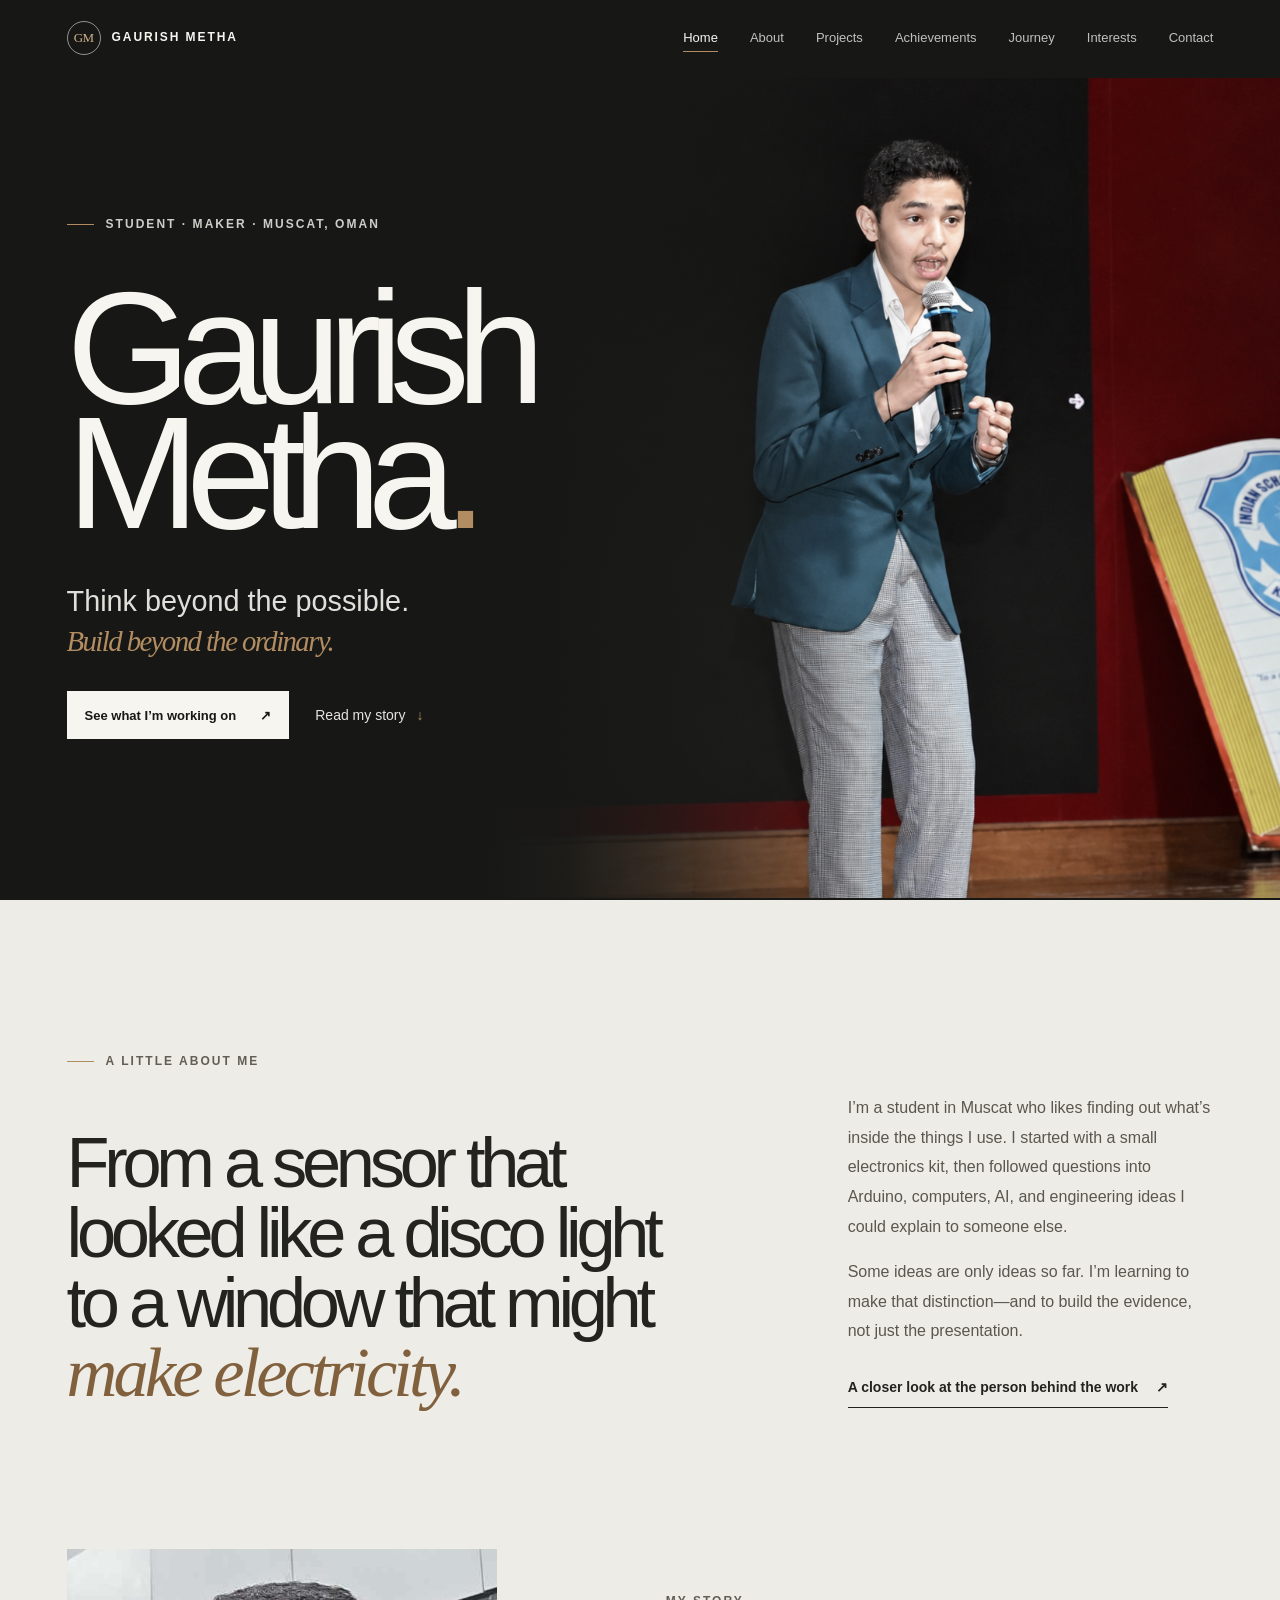
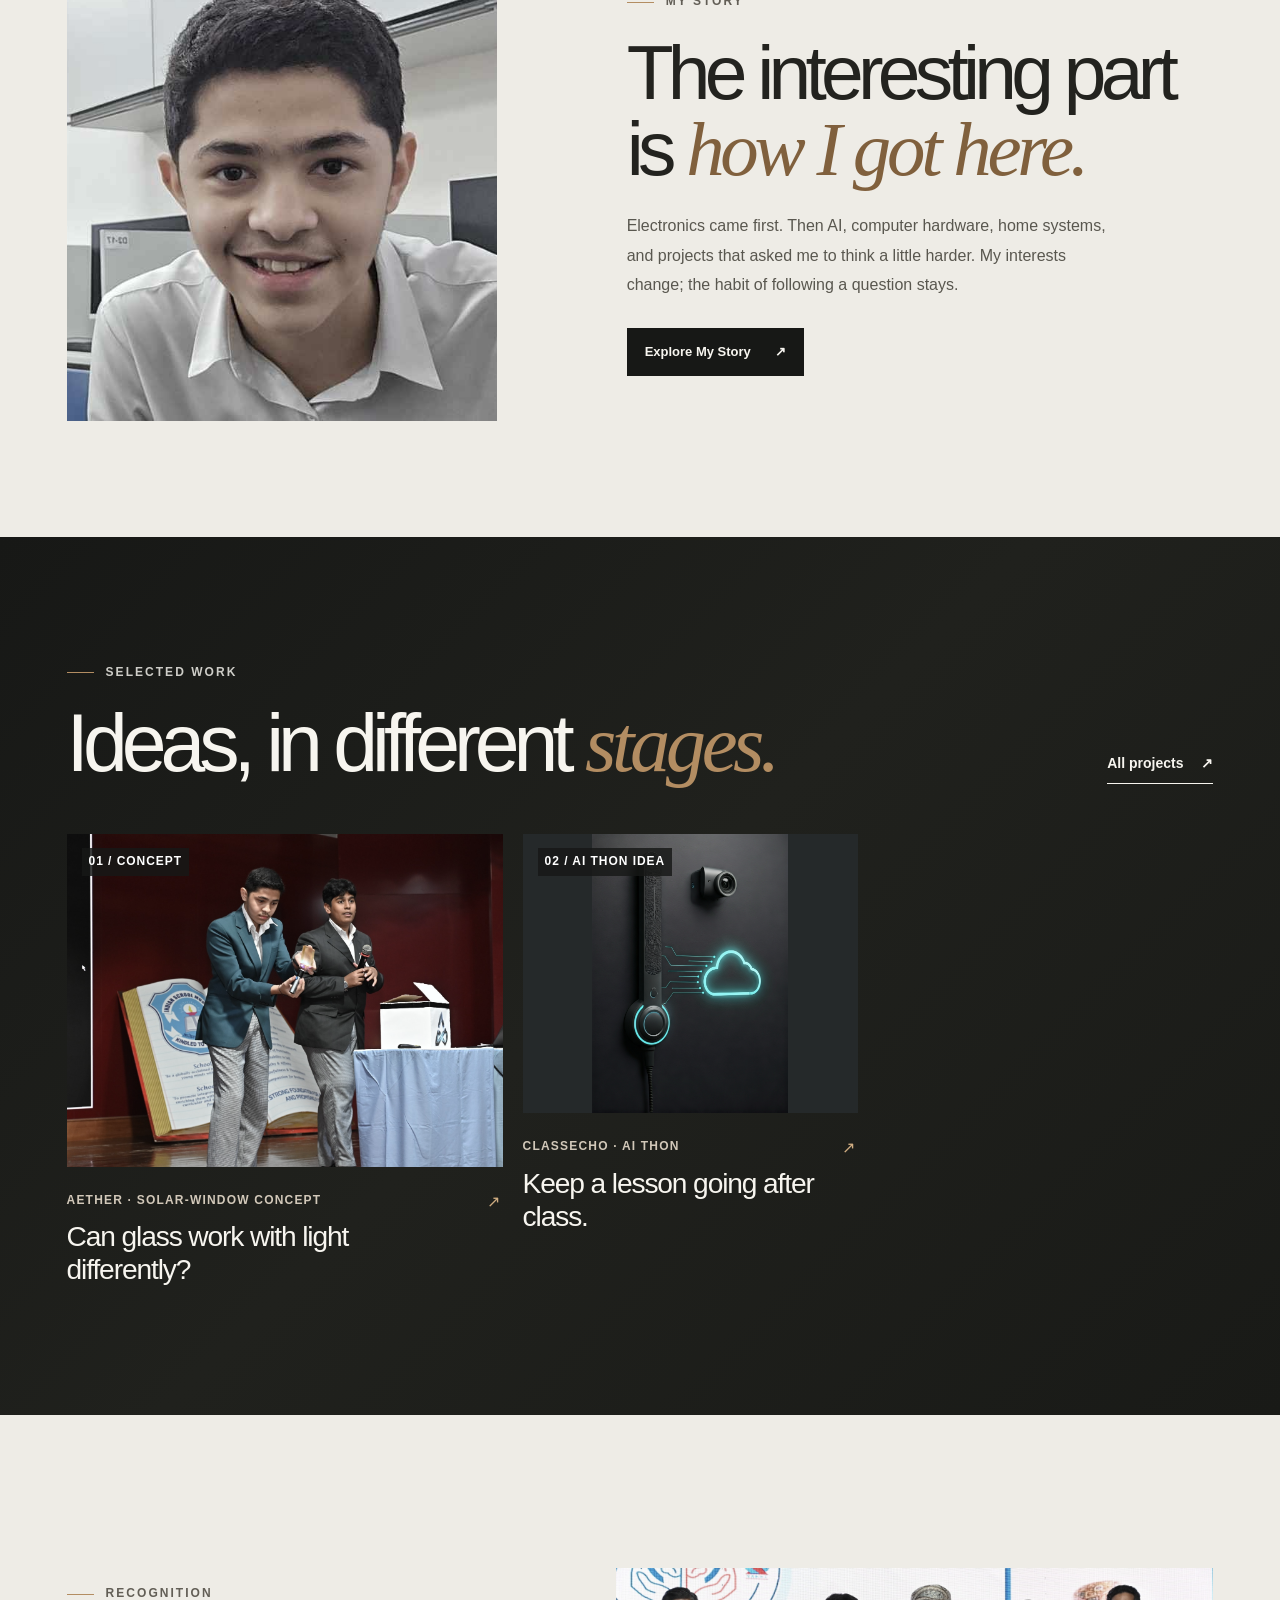
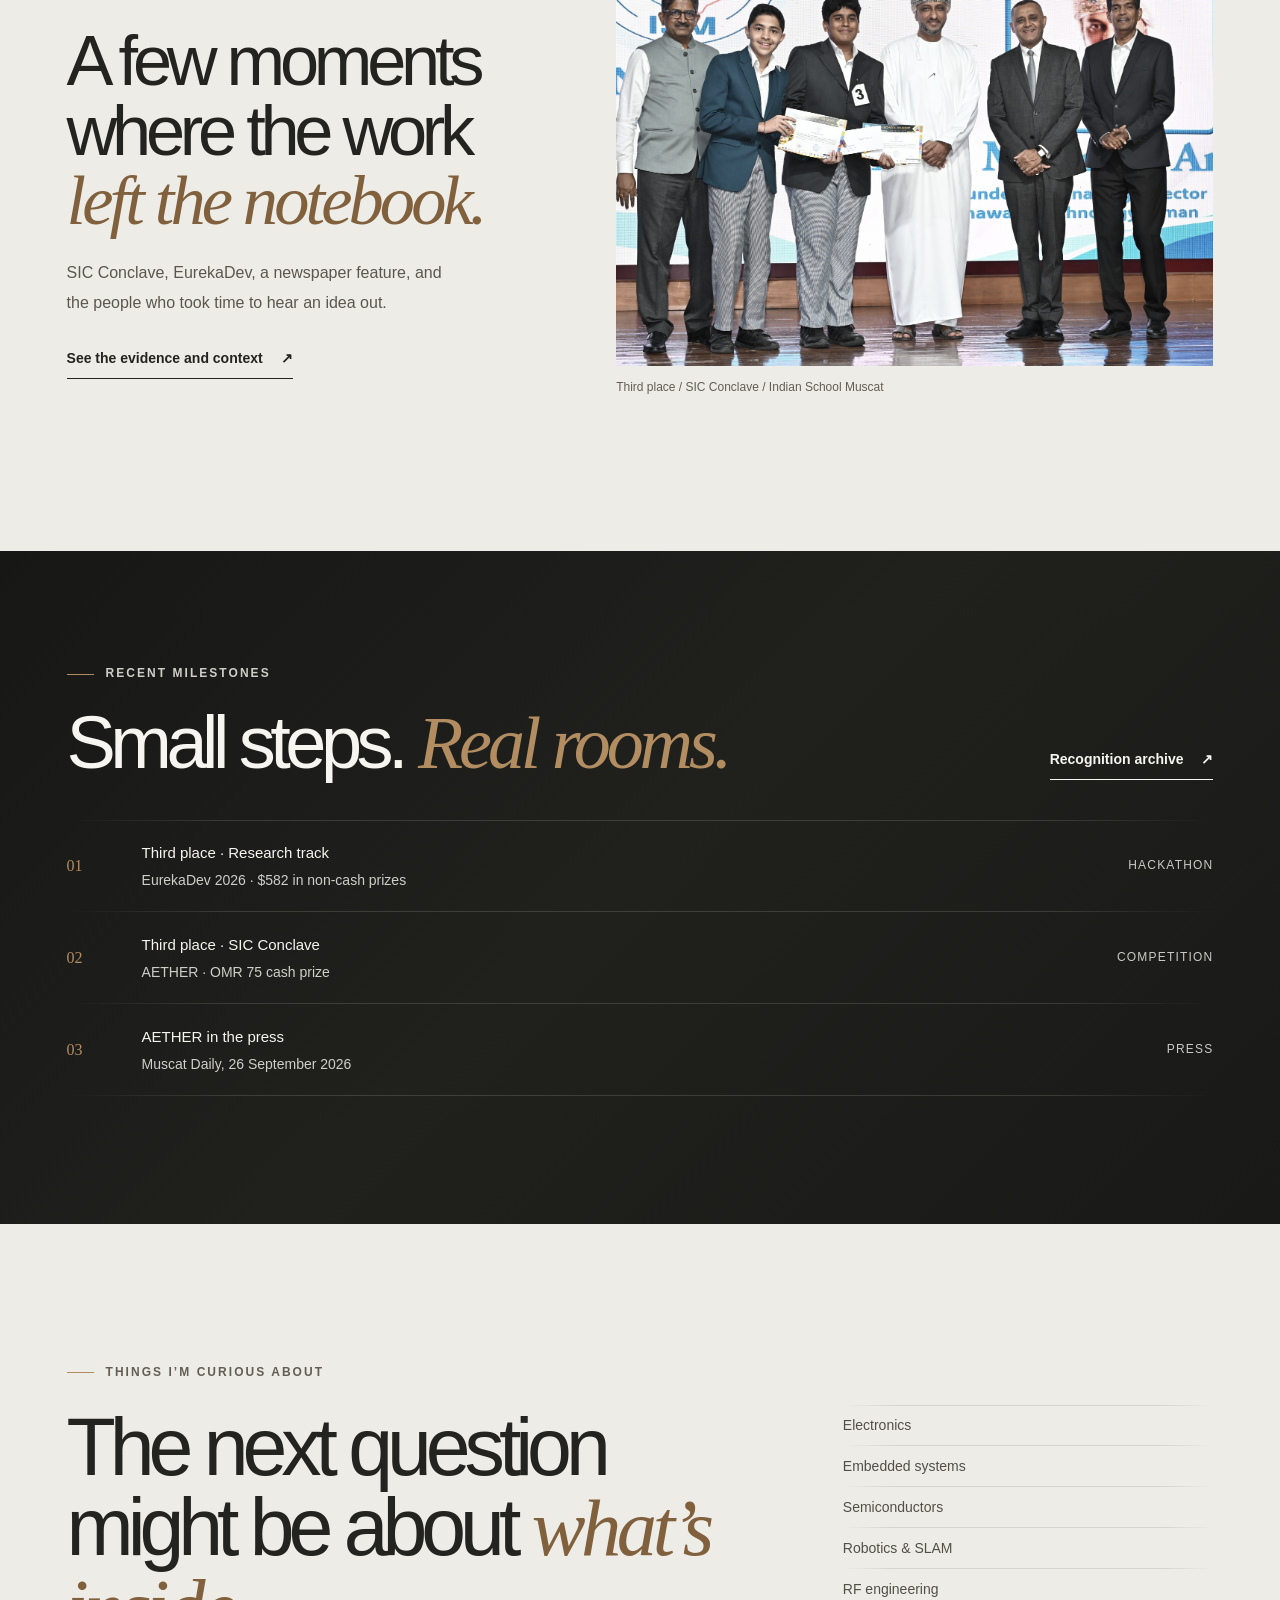
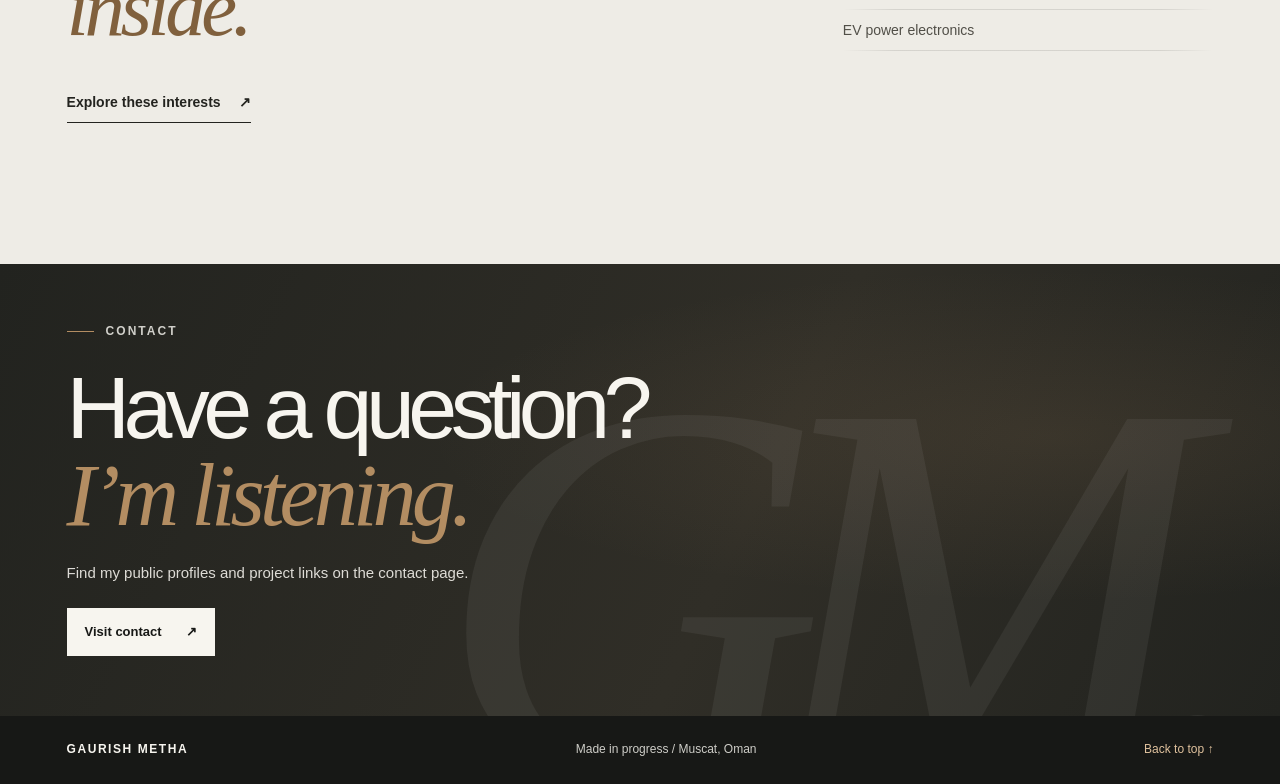
==== index.html @ c162e4af "Add files via upload" ====
<!doctype html>
<html lang="en">
<head>
  <meta charset="utf-8">
  <meta name="viewport" content="width=device-width, initial-scale=1">
  <meta name="theme-color" content="#171816">
  <meta name="description" content="Gaurish Metha's portfolio: electronics, student projects, competition work, and a story still in progress.">
  <meta property="og:type" content="website">
  <meta property="og:title" content="Gaurish Metha — Maker, learner, student">
  <meta property="og:description" content="A record of what I have tried, what I am learning, and what I want to understand next.">
  <title>Gaurish Metha — Maker, learner, student</title>
  <link rel="stylesheet" href="styles.css">
  <script src="site.js" defer></script>
</head>
<body data-page="home">
  <a class="skip-link" href="#main">Skip to content</a>
  <header class="site-header">
    <a class="wordmark" href="index.html" aria-label="Gaurish Metha home"><span class="wordmark-monogram">GM</span><span>GAURISH METHA</span></a>
    <button class="menu-toggle" type="button" aria-expanded="false" aria-controls="primary-nav"><span>Menu</span><i aria-hidden="true"></i></button>
    <nav class="primary-nav" id="primary-nav" aria-label="Main navigation">
      <a href="index.html" aria-current="page">Home</a>
      <a href="story/index.html">About</a>
      <a href="projects/index.html">Projects</a>
      <a href="achievements/index.html">Achievements</a>
      <a href="journey/index.html">Journey</a>
      <a href="explorations/index.html">Interests</a>
      <a href="contact/index.html">Contact</a>
    </nav>
  </header>

  <main id="main">
    <section class="home-hero">
      <div class="home-hero-image">
        <img src="PICS/Me%20on%20School%20Auditorium%20Stage%20use%20this%20somewhere%20imp%2C%20looks%20very%20good).png" alt="Gaurish speaking on stage beside the AETHER presentation" width="1022" height="1057" fetchpriority="high">
      </div>
      <div class="home-hero-shade"></div>
      <div class="home-hero-copy">
        <p class="eyebrow"><span class="eyebrow-line"></span> STUDENT · MAKER · MUSCAT, OMAN</p>
        <h1>Gaurish<br>Metha<span class="hero-period">.</span></h1>
        <p class="hero-statement">Think beyond the possible.<br><em>Build beyond the ordinary.</em></p>
        <div class="hero-actions">
          <a class="button button-light" href="projects/index.html">See what I’m working on <span aria-hidden="true">↗</span></a>
          <a class="quiet-link" href="story/index.html">Read my story <span aria-hidden="true">↓</span></a>
        </div>
      </div>
    </section>

    <section class="home-intro section-wrap" aria-labelledby="intro-title">
      <div class="eyebrow eyebrow-dark"><span class="eyebrow-line"></span> A LITTLE ABOUT ME</div>
      <div class="home-intro-grid">
        <h2 id="intro-title">From a sensor that looked like a disco light to a window that might <em>make electricity.</em></h2>
        <div class="home-intro-copy">
          <p>I’m a student in Muscat who likes finding out what’s inside the things I use. I started with a small electronics kit, then followed questions into Arduino, computers, AI, and engineering ideas I could explain to someone else.</p>
          <p>Some ideas are only ideas so far. I’m learning to make that distinction—and to build the evidence, not just the presentation.</p>
          <a class="text-link" href="story/index.html">A closer look at the person behind the work <span aria-hidden="true">↗</span></a>
        </div>
      </div>
    </section>

    <section class="story-preview section-wrap" aria-labelledby="story-preview-title">
      <div class="story-preview-image">
        <img src="PICS/A%20Photo%20Of%20me%20(more%20like%20a%20profile%20pic).jpg" alt="Portrait of Gaurish" width="640" height="640" loading="lazy">
      </div>
      <div class="story-preview-copy">
        <div class="eyebrow eyebrow-dark"><span class="eyebrow-line"></span> MY STORY</div>
        <h2 id="story-preview-title">The interesting part is <em>how I got here.</em></h2>
        <p>Electronics came first. Then AI, computer hardware, home systems, and projects that asked me to think a little harder. My interests change; the habit of following a question stays.</p>
        <a class="button button-dark" href="story/index.html">Explore My Story <span aria-hidden="true">↗</span></a>
      </div>
    </section>

    <section class="selected-work section-wrap section-dark" aria-labelledby="work-title">
      <div class="section-topline">
        <div><div class="eyebrow"><span class="eyebrow-line"></span> SELECTED WORK</div><h2 id="work-title">Ideas, in different <em>stages.</em></h2></div>
        <a class="text-link text-link-light" href="projects/index.html">All projects <span aria-hidden="true">↗</span></a>
      </div>
      <div class="project-grid">
        <a class="project-card project-card-feature" href="projects/aether/index.html">
          <div class="project-card-image"><img src="PICS/Me%20Demonstratin%20During%20SIC%20Conclave.jpeg" alt="Gaurish and a teammate presenting their AETHER concept" width="1600" height="1065" loading="lazy"><span class="project-card-number">01 / CONCEPT</span></div>
          <div class="project-card-copy"><span>AETHER · SOLAR-WINDOW CONCEPT</span><h3>Can glass work with light differently?</h3><span class="card-arrow" aria-hidden="true">↗</span></div>
        </a>
        <a class="project-card" href="projects/classecho/index.html">
          <div class="project-card-image project-card-image-echo"><img src="PICS/ClassEcho-cover.png" alt="ClassEcho concept illustration: a classroom device with a camera, microphone, and cloud connection" width="768" height="1097" loading="lazy"><span class="project-card-number">02 / AI THON IDEA</span></div>
          <div class="project-card-copy"><span>CLASSECHO · AI THON</span><h3>Keep a lesson going after class.</h3><span class="card-arrow" aria-hidden="true">↗</span></div>
        </a>
      </div>
    </section>

    <section class="recognition-preview section-wrap" aria-labelledby="recognition-preview-title">
      <div class="recognition-preview-copy">
        <div class="eyebrow eyebrow-dark"><span class="eyebrow-line"></span> RECOGNITION</div>
        <h2 id="recognition-preview-title">A few moments where the work <em>left the notebook.</em></h2>
        <p>SIC Conclave, EurekaDev, a newspaper feature, and the people who took time to hear an idea out.</p>
        <a class="text-link" href="achievements/index.html">See the evidence and context <span aria-hidden="true">↗</span></a>
      </div>
      <figure class="recognition-preview-image">
        <img src="PICS/Closeup%20Pic%20Of%20Me%20Getting%20Award%20During%20SIC%20Conclave.jpeg" alt="Gaurish and his teammate at the SIC Conclave recognition event" width="1600" height="1065" loading="lazy">
        <figcaption>Third place / SIC Conclave / Indian School Muscat</figcaption>
      </figure>
    </section>

    <section class="milestones section-wrap section-dark" aria-labelledby="milestones-title">
      <div class="eyebrow"><span class="eyebrow-line"></span> RECENT MILESTONES</div>
      <div class="milestones-heading"><h2 id="milestones-title">Small steps. <em>Real rooms.</em></h2><a class="text-link text-link-light" href="achievements/index.html">Recognition archive <span aria-hidden="true">↗</span></a></div>
      <ol class="milestone-list">
        <li><span>01</span><div><strong>Third place · Research track</strong><p>EurekaDev 2026 · $582 in non-cash prizes</p></div><span class="milestone-kind">HACKATHON</span></li>
        <li><span>02</span><div><strong>Third place · SIC Conclave</strong><p>AETHER · OMR 75 cash prize</p></div><span class="milestone-kind">COMPETITION</span></li>
        <li><span>03</span><div><strong>AETHER in the press</strong><p>Muscat Daily, 26 September 2026</p></div><span class="milestone-kind">PRESS</span></li>
      </ol>
    </section>

    <section class="interests-preview section-wrap" aria-labelledby="interests-title">
      <div class="eyebrow eyebrow-dark"><span class="eyebrow-line"></span> THINGS I’M CURIOUS ABOUT</div>
      <div class="interests-preview-grid"><h2 id="interests-title">The next question might be about <em>what’s inside.</em></h2><div class="interest-tags"><span>Electronics</span><span>Embedded systems</span><span>Semiconductors</span><span>Robotics &amp; SLAM</span><span>RF engineering</span><span>EV power electronics</span></div></div>
      <a class="text-link" href="explorations/index.html">Explore these interests <span aria-hidden="true">↗</span></a>
    </section>

    <section class="home-contact section-wrap" aria-labelledby="home-contact-title">
      <div class="home-contact-copy"><div class="eyebrow"><span class="eyebrow-line"></span> CONTACT</div><h2 id="home-contact-title">Have a question?<br><em>I’m listening.</em></h2><p>Find my public profiles and project links on the contact page.</p><a class="button button-light" href="contact/index.html">Visit contact <span aria-hidden="true">↗</span></a></div>
      <span class="home-contact-mark" aria-hidden="true">GM.</span>
    </section>
  </main>

  <footer class="site-footer"><a class="footer-wordmark" href="index.html">GAURISH METHA</a><span>Made in progress / Muscat, Oman</span><a href="#main">Back to top ↑</a></footer>
</body>
</html>
---- styles.css ----
:root {
  --coal: #171816;
  --coal-soft: #22231f;
  --ink: #23231f;
  --paper: #eeece6;
  --ivory: #f7f5ef;
  --stone: #a6a39a;
  --muted: #737169;
  --bronze: #b38d62;
  --rule: rgba(35, 35, 31, .12);
  --rule-light: rgba(247, 245, 239, .14);
  --serif: "Iowan Old Style", "Baskerville Old Face", Baskerville, Georgia, serif;
  --sans: "Aptos", "Segoe UI", "Helvetica Neue", Arial, sans-serif;
  --gutter: clamp(24px, 5.2vw, 88px);
  --max-width: 1480px;
  --nav-height: 76px;
  --ease: cubic-bezier(.22, .72, .24, 1);
}

* { box-sizing: border-box; }

html {
  background: var(--paper);
  scroll-behavior: smooth;
  scroll-padding-top: calc(var(--nav-height) + 18px);
}

body {
  margin: 0;
  color: var(--ink);
  background: var(--paper);
  font-family: var(--sans);
  font-size: 16px;
  font-weight: 400;
  line-height: 1.65;
  -webkit-font-smoothing: antialiased;
  text-rendering: optimizeLegibility;
}

body:has(.lightbox[open]) { overflow: hidden; }
img { display: block; max-width: 100%; }
a { color: inherit; text-decoration: none; }
button { font: inherit; }
::selection { color: var(--coal); background: #d7c6ae; }
:focus-visible { outline: 2px solid var(--bronze); outline-offset: 4px; }

.skip-link {
  position: fixed;
  z-index: 40;
  top: 10px;
  left: 10px;
  padding: 10px 14px;
  color: var(--coal);
  background: var(--ivory);
  transform: translateY(-150%);
}
.skip-link:focus { transform: translateY(0); }

.site-header {
  position: sticky;
  z-index: 30;
  top: 0;
  display: flex;
  width: 100%;
  min-height: var(--nav-height);
  align-items: center;
  justify-content: space-between;
  gap: 24px;
  padding: 0 var(--gutter);
  color: var(--ivory);
  background: var(--coal);
}

.wordmark {
  display: inline-flex;
  flex: 0 0 auto;
  align-items: center;
  gap: 11px;
  font-size: 12px;
  font-weight: 650;
  letter-spacing: .16em;
  white-space: nowrap;
}

.wordmark-monogram {
  display: grid;
  width: 34px;
  height: 34px;
  place-items: center;
  border: 1px solid rgba(247, 245, 239, .54);
  border-radius: 50%;
  color: #d0b38e;
  font-family: var(--serif);
  font-size: 13px;
  font-weight: 400;
  letter-spacing: -.05em;
}

.primary-nav {
  display: flex;
  align-items: center;
  justify-content: flex-end;
  gap: clamp(16px, 2.5vw, 36px);
  font-size: 13px;
}

.primary-nav a {
  position: relative;
  display: inline-flex;
  min-height: 44px;
  align-items: center;
  color: rgba(247, 245, 239, .76);
  transition: color .2s ease;
}

.primary-nav a::after {
  position: absolute;
  right: 0;
  bottom: 8px;
  left: 0;
  height: 1px;
  background: var(--bronze);
  content: "";
  transform: scaleX(0);
  transform-origin: left;
  transition: transform .24s var(--ease);
}

.primary-nav a:hover,
.primary-nav a[aria-current="page"] { color: var(--ivory); }
.primary-nav a:hover::after,
.primary-nav a[aria-current="page"]::after { transform: scaleX(1); }

.menu-toggle { display: none; }

.section-wrap {
  width: min(100%, var(--max-width));
  margin-right: auto;
  margin-left: auto;
  padding-right: var(--gutter);
  padding-left: var(--gutter);
}

.section-dark {
  max-width: none;
  color: var(--ivory);
  background: linear-gradient(135deg, #171816 0%, #20211d 48%, #191a17 100%);
}

.eyebrow {
  display: flex;
  align-items: center;
  gap: 12px;
  margin: 0 0 24px;
  color: rgba(247, 245, 239, .82);
  font-size: 12px;
  font-weight: 650;
  letter-spacing: .17em;
  line-height: 1.3;
  text-transform: uppercase;
}
.eyebrow-dark { color: #625e56; }
.eyebrow-line { display: inline-block; width: 27px; height: 1px; background: var(--bronze); }

.home-hero {
  position: relative;
  display: flex;
  min-height: max(650px, calc(100svh - var(--nav-height)));
  align-items: center;
  overflow: hidden;
  color: var(--ivory);
  background: var(--coal);
}

.home-hero-image,
.home-hero-shade { position: absolute; z-index: 0; inset: 0; }
.home-hero-image { left: 38%; }
.home-hero-image::after { position: absolute; inset: 0; background: linear-gradient(90deg,var(--coal) 0%,rgba(23,24,22,.96) 10%,rgba(23,24,22,.78) 22%,rgba(23,24,22,.42) 35%,rgba(23,24,22,.12) 46%,transparent 56%); content: ""; pointer-events: none; }
.home-hero-image img { width: 100%; height: 100%; object-fit: contain; object-position: right center; filter: saturate(.72); }
.home-hero-shade { display: none; }

.home-hero-copy {
  position: relative;
  z-index: 2;
  width: min(100%, var(--max-width));
  margin: 0 auto;
  padding: 80px var(--gutter) 100px;
}

.home-hero .eyebrow { margin-bottom: clamp(28px, 6vh, 68px); }
.home-hero h1 {
  margin: 0;
  font-size: clamp(76px, 12.5vw, 176px);
  font-weight: 450;
  letter-spacing: -.085em;
  line-height: .78;
}
.hero-period { color: var(--bronze); }
.hero-statement {
  margin: clamp(25px, 5vh, 50px) 0 30px;
  color: rgba(247, 245, 239, .9);
  font-size: clamp(19px, 2.25vw, 30px);
  line-height: 1.4;
}
.hero-statement em,
h1 em, h2 em, h3 em {
  color: var(--bronze);
  font-family: var(--serif);
  font-weight: 400;
  letter-spacing: -.055em;
}
.hero-actions { display: flex; flex-wrap: wrap; align-items: center; gap: 26px; }
.button {
  display: inline-flex;
  min-height: 48px;
  align-items: center;
  justify-content: center;
  gap: 24px;
  padding: 0 18px;
  font-size: 13px;
  font-weight: 600;
  transition: background .2s ease, color .2s ease, gap .2s ease;
}
.button:hover { gap: 31px; }
.button-light { color: var(--coal); background: var(--ivory); }
.button-light:hover { background: #dfd6c9; }
.button-dark { color: var(--ivory); background: var(--coal); }
.button-dark:hover { background: #34332e; }
.quiet-link { color: rgba(247, 245, 239, .92); font-size: 14px; }
.quiet-link span { padding-left: 7px; color: var(--bronze); }
.home-intro { padding-top: clamp(80px, 12vw, 170px); padding-bottom: clamp(75px, 11vw, 150px); }
.home-intro-grid { display: grid; grid-template-columns: minmax(0, 1.25fr) minmax(280px, .7fr); gap: clamp(48px, 10vw, 150px); align-items: end; }
.home-intro h2,
.story-preview h2,
.section-topline h2,
.recognition-preview h2,
.milestones h2,
.interests-preview h2,
.home-contact h2,
.page-heading h1,
.page-heading h2 {
  margin: 0;
  font-size: clamp(42px, 6.6vw, 86px);
  font-weight: 450;
  letter-spacing: -.075em;
  line-height: .99;
}
.home-intro h2 { max-width: 850px; font-size: clamp(39px, 5.5vw, 72px); }
.home-intro-copy { max-width: 475px; }
.home-intro-copy p,
.story-preview-copy > p,
.recognition-preview-copy > p,
.page-heading > p,
.page-lead {
  color: #59574f;
  font-size: 16px;
  line-height: 1.85;
}
.home-intro-copy p:first-child { margin-top: 0; }
.home-intro-copy p:last-of-type { margin-bottom: 22px; }
.text-link { display: inline-flex; align-items: center; gap: 18px; padding: 8px 0; border-bottom: 1px solid currentColor; font-size: 14px; font-weight: 600; transition: gap .2s ease, color .2s ease; }
.text-link:hover { gap: 25px; color: #80603d; }
.text-link-light { color: var(--ivory); }

.story-preview {
  position: relative;
  display: grid;
  grid-template-columns: minmax(240px, .78fr) minmax(0, 1fr);
  align-items: center;
  gap: clamp(40px, 8vw, 120px);
  padding-top: 0;
  padding-bottom: clamp(72px, 9vw, 120px);
}
.story-preview-image { position: relative; width: 100%; max-width: 430px; aspect-ratio: .91; }
.story-preview-image::after { position: absolute; inset: 0; background: linear-gradient(90deg,rgba(238,236,230,.3),transparent 12%,transparent 88%,rgba(238,236,230,.3)),linear-gradient(0deg,rgba(238,236,230,.24),transparent 12%,transparent 88%,rgba(238,236,230,.18)); content: ""; pointer-events: none; }
.story-preview-image img { width: 100%; height: 100%; object-fit: cover; filter: saturate(.68); }
.story-preview-copy { max-width: 630px; }
.story-preview-copy h2 { max-width: 620px; margin-bottom: 23px; font-size: clamp(43px, 6vw, 78px); }
.story-preview-copy > p { max-width: 490px; margin-bottom: 28px; }

.selected-work { padding-top: clamp(80px, 10vw, 145px); padding-bottom: clamp(80px, 10vw, 145px); }
.section-topline { display: flex; align-items: end; justify-content: space-between; gap: 30px; margin-bottom: 50px; }
.section-topline h2 { font-size: clamp(43px, 6.3vw, 82px); }
.project-grid { display: grid; grid-template-columns: 1.3fr 1fr 1fr; gap: 20px; }
.featured-project-grid { display: grid; grid-template-columns: repeat(2,minmax(0,1fr)); gap: 24px; }
.project-card { min-width: 0; color: var(--ivory); }
.featured-project-grid .project-card { color: var(--ink); }
.section-dark .project-card { color: var(--ivory); }
.project-card-image { position: relative; aspect-ratio: 1.2; overflow: hidden; background: #292a25; }
.project-card-image::after { position: absolute; inset: 55% 0 0; background: linear-gradient(180deg,transparent,rgba(23,24,22,.44)); content: ""; pointer-events: none; }
.featured-project-grid .project-card-image::after { background: linear-gradient(180deg,transparent,rgba(238,236,230,.35)); }
.project-card-feature .project-card-image { aspect-ratio: 1.31; }
.project-card-image img { width: 100%; height: 100%; object-fit: cover; filter: saturate(.7); transition: transform .65s var(--ease), filter .3s ease; }
.project-card:hover .project-card-image img { transform: scale(1.035); filter: saturate(.9); }
.project-card-image-echo { background: #25292a; }
.project-card-image-echo img { object-fit: contain; }
.project-card:hover .project-card-image-echo img { transform: none; }
.project-card-number { position: absolute; z-index: 2; top: 14px; left: 15px; padding: 4px 7px; color: #fff; background: rgba(23,24,22,.82); font-size: 12px; font-weight: 600; letter-spacing: .08em; }
.project-card-copy { position: relative; padding: 19px 30px 0 0; }
.project-card-copy > span:first-child { color: #d2c8b9; font-size: 12px; font-weight: 600; letter-spacing: .1em; }
.featured-project-grid .project-card-copy > span:first-child { color: #625e56; }
.project-card-copy h3 { max-width: 330px; margin: 8px 0 0; font-size: clamp(20px, 2.2vw, 29px); font-weight: 450; letter-spacing: -.04em; line-height: 1.18; }
.featured-project-grid .project-card-copy h3 { color: var(--ink); }
.card-arrow { position: absolute; top: 22px; right: 3px; color: #80603d; transition: transform .2s ease; }
.section-dark .card-arrow { color: #d0ad82; }
.project-card:hover .card-arrow { transform: translate(3px, -3px); }
.other-projects-section { display: grid; grid-template-columns: minmax(210px,.7fr) minmax(0,1.3fr); gap: clamp(35px,8vw,110px); padding-top: 65px; padding-bottom: 85px; background: linear-gradient(90deg,transparent,var(--rule) 14%,var(--rule) 86%,transparent) top / 100% 1px no-repeat; }
.other-projects-heading .eyebrow { margin-bottom: 17px; }
.home-intro h2 em,
.story-preview h2 em,
.recognition-preview h2 em,
.interests-preview h2 em,
.other-projects-heading h2 em,
.editorial-row h2 em,
.contact-panel h2 em { color: #80603d; }
.other-projects-heading h2 { margin: 0; font-size: clamp(34px,4vw,50px); font-weight: 450; letter-spacing: -.06em; }
.other-projects-heading > p:last-child { max-width: 330px; margin: 12px 0 0; color: #59574f; font-size: 15px; line-height: 1.75; }
.other-projects-list { margin: 0; padding: 0; background: linear-gradient(90deg,transparent,var(--rule) 14%,var(--rule) 86%,transparent) top / 100% 1px no-repeat; list-style: none; }
.other-projects-list li { display: flex; align-items: baseline; justify-content: space-between; gap: 22px; padding: 18px 0; background: linear-gradient(90deg,transparent,var(--rule) 14%,var(--rule) 86%,transparent) bottom / 100% 1px no-repeat; }
.other-projects-list li span:first-child { font-family: var(--serif); font-size: 20px; }
.other-projects-list li span:last-child { color: #514f48; font-size: 15px; text-align: right; }
.project-art { display: grid; place-items: center; }
.project-art-echo { background: linear-gradient(145deg,#292822,#37322a); }
.echo-symbol { color: #f0eee7; font-family: var(--serif); font-size: clamp(110px, 16vw, 190px); line-height: .9; }
.echo-symbol span { color: var(--bronze); font-style: italic; }
.project-art-build { background: linear-gradient(145deg,#3b3931,#24241f); }
.build-diagram { position: relative; display: flex; width: 57%; height: 26%; align-items: end; justify-content: center; gap: 16px; border-bottom: 1px solid #c1a17c; }
.build-diagram::before { position: absolute; top: -25px; left: 50%; width: 1px; height: calc(100% + 24px); background: rgba(193,161,124,.5); content: ""; }
.build-diagram i { position: relative; z-index: 1; display: block; width: 32px; border: 1px solid #c1a17c; background: #32312a; }
.build-diagram i:first-child { height: 80%; }.build-diagram i:nth-child(2) { height: 115%; }.build-diagram i:last-child { height: 55%; }

.recognition-preview { display: grid; grid-template-columns: minmax(0,.8fr) minmax(0,1.1fr); align-items: center; gap: clamp(50px, 9vw, 130px); padding-top: clamp(90px, 12vw, 165px); padding-bottom: clamp(90px, 12vw, 165px); }
.recognition-preview-copy h2 { max-width: 570px; margin-bottom: 22px; font-size: clamp(42px, 5.5vw, 72px); }
.recognition-preview-copy > p { max-width: 400px; margin-bottom: 22px; }
.recognition-preview-image { position: relative; margin: 0; }
.recognition-preview-image::after { position: absolute; inset: 0; background: linear-gradient(90deg,rgba(238,236,230,.25),transparent 8%,transparent 92%,rgba(238,236,230,.25)),linear-gradient(0deg,rgba(238,236,230,.26),transparent 8%,transparent 92%,rgba(238,236,230,.16)); content: ""; pointer-events: none; }
.recognition-preview-image img { width: 100%; height: auto; aspect-ratio: auto; object-fit: contain; object-position: center; filter: saturate(.7); }
.recognition-preview-image figcaption { display: flex; justify-content: space-between; gap: 1rem; margin-top: 12px; color: #625e56; font-size: 12px; }

.milestones { padding-top: clamp(75px, 9vw, 125px); padding-bottom: clamp(80px, 10vw, 135px); }
.milestones-heading { display: flex; align-items: end; justify-content: space-between; gap: 30px; margin-bottom: 40px; }
.milestones h2 { font-size: clamp(42px, 5.8vw, 74px); }
.milestone-list { margin: 0; padding: 0; list-style: none; }
.milestone-list li { display: grid; grid-template-columns: 55px minmax(0,1fr) 150px; align-items: center; gap: 20px; min-height: 92px; background: linear-gradient(90deg,transparent,var(--rule-light) 14%,var(--rule-light) 86%,transparent) bottom / 100% 1px no-repeat; }
.milestone-list li:first-child { background-image: linear-gradient(90deg,transparent,var(--rule-light) 14%,var(--rule-light) 86%,transparent),linear-gradient(90deg,transparent,var(--rule-light) 14%,var(--rule-light) 86%,transparent); background-position: top,bottom; background-size: 100% 1px; background-repeat: no-repeat; }
.milestone-list li > span:first-child { color: var(--bronze); font-family: var(--serif); font-size: 16px; }
.milestone-list strong { font-size: 15px; font-weight: 500; }
.milestone-list p { margin: 2px 0 0; color: rgba(247,245,239,.82); font-size: 14px; }
.milestone-kind { justify-self: end; color: rgba(247,245,239,.8); font-size: 12px; letter-spacing: .1em; }

.interests-preview { padding-top: clamp(85px, 11vw, 150px); padding-bottom: clamp(85px, 11vw, 150px); }
.interests-preview-grid { display: grid; grid-template-columns: minmax(0,1fr) minmax(250px,.55fr); gap: clamp(40px, 8vw, 110px); align-items: center; margin-bottom: 32px; }
.interests-preview h2 { max-width: 760px; font-size: clamp(44px, 6.3vw, 82px); }
.interest-tags { display: flex; flex-wrap: wrap; gap: 0; background: linear-gradient(90deg,transparent,var(--rule) 14%,var(--rule) 86%,transparent) top / 100% 1px no-repeat; }
.interest-tags span { width: 100%; padding: 9px 0; background: linear-gradient(90deg,transparent,var(--rule) 14%,var(--rule) 86%,transparent) bottom / 100% 1px no-repeat; color: #514f48; font-size: 14px; }

.home-contact { position: relative; display: flex; min-height: 440px; align-items: center; overflow: hidden; color: var(--ivory); background: radial-gradient(ellipse at 82% 38%,rgba(179,141,98,.12),transparent 42%),linear-gradient(115deg,#22231f,#302e27 58%,#22231f),linear-gradient(180deg,transparent 72%,var(--coal) 100%); }
.home-contact-copy { position: relative; z-index: 1; max-width: 650px; padding-top: 60px; padding-bottom: 60px; }
.home-contact h2 { font-size: clamp(50px, 7vw, 88px); }
.home-contact-copy > p { max-width: 430px; margin: 22px 0; color: rgba(247,245,239,.88); font-size: 15px; }
.home-contact-mark { position: absolute; right: var(--gutter); bottom: -7vw; color: rgba(247,245,239,.055); font-family: var(--serif); font-size: clamp(220px, 42vw, 590px); font-style: italic; letter-spacing: -.12em; line-height: .8; }

.site-footer { display: flex; min-height: 68px; align-items: center; justify-content: space-between; gap: 20px; padding: 12px var(--gutter); color: rgba(247,245,239,.82); background: var(--coal); font-size: 12px; }
.footer-wordmark { color: var(--ivory); font-size: 12px; font-weight: 650; letter-spacing: .13em; }
.site-footer a:last-child { color: #e0c29e; }

.page-hero { position: relative; color: var(--ivory); background: linear-gradient(180deg,transparent 84%,rgba(238,236,230,.22) 94%,var(--paper) 100%),linear-gradient(135deg,#171816 0%,#20211d 52%,#191a17 100%); }
.page-heading { width: min(100%, var(--max-width)); margin: 0 auto; padding: clamp(80px, 11vw, 145px) var(--gutter) clamp(65px, 9vw, 120px); }
.page-heading .eyebrow { margin-bottom: 30px; }
.page-heading h1 { max-width: 1040px; font-size: clamp(60px, 10vw, 135px); }
.page-heading h1 em, .page-heading h2 em { color: var(--bronze); }
.page-heading > p { max-width: 600px; margin: 25px 0 0; color: rgba(247,245,239,.88); font-size: 17px; }
.page-heading.page-heading-split { display: grid; grid-template-columns: minmax(0,1fr) minmax(270px,.55fr); align-items: end; gap: 45px; }
.page-heading.page-heading-split > p { margin-bottom: 9px; }
.page-hero-photo { position: relative; width: min(100%, 900px); aspect-ratio: 1022 / 1057; margin: 0 auto; overflow: hidden; background: #2a2a25; }
.page-hero-photo img { width: 100%; height: 100%; object-fit: contain; object-position: center; filter: saturate(.68); }
.page-hero-story { min-height: clamp(580px,calc(100svh - var(--nav-height)),820px); overflow: hidden; isolation: isolate; background: var(--coal); }
.page-hero-story .page-heading { position: relative; z-index: 2; padding-top: clamp(65px,9vw,125px); padding-right: clamp(340px,43vw,650px); padding-bottom: clamp(65px,9vw,125px); }
.page-hero-story .page-heading h1 { max-width: 760px; font-size: clamp(60px,8.2vw,116px); }
.page-hero-story .page-heading > p { max-width: 500px; }
.page-hero-photo-blend { position: absolute; z-index: 1; inset: 0 0 0 auto; width: auto; height: 100%; aspect-ratio: 1022 / 1057; margin: 0; overflow: visible; background: transparent; }
.page-hero-photo-blend::after { position: absolute; inset: 0; background: linear-gradient(90deg,var(--coal) 0%,rgba(23,24,22,.96) 12%,rgba(23,24,22,.78) 24%,rgba(23,24,22,.4) 38%,rgba(23,24,22,.12) 46%,transparent 50%); content: ""; pointer-events: none; }
.page-hero-photo-blend img { width: 100%; height: 100%; object-fit: contain; object-position: right center; filter: saturate(.72); }
.page-lead-block { display: grid; grid-template-columns: minmax(180px,.46fr) minmax(0,1fr); gap: clamp(30px,7vw,100px); padding-top: 70px; padding-bottom: 75px; }
.page-lead-label { color: #735a3b; font-size: 12px; font-weight: 700; letter-spacing: .12em; text-transform: uppercase; }
.page-lead { max-width: 820px; margin: 0; font-size: 18px; }

.editorial-row { display: grid; grid-template-columns: minmax(170px,.4fr) minmax(0,1fr); gap: clamp(35px,8vw,120px); padding-top: 65px; padding-bottom: 65px; background: linear-gradient(90deg,transparent,var(--rule) 14%,var(--rule) 86%,transparent) top / 100% 1px no-repeat; }
.editorial-row h2 { margin: 0; font-size: clamp(32px,4vw,54px); font-weight: 450; letter-spacing: -.06em; line-height: 1.04; }
.editorial-row p { max-width: 740px; margin: 0 0 17px; color: #514f48; font-size: 15px; line-height: 1.85; }
.editorial-row p:last-child { margin-bottom: 0; }
.editorial-row .row-index { color: #735a3b; font-size: 12px; font-weight: 650; letter-spacing: .1em; }

.story-chapter { padding-top: clamp(65px,8vw,110px); padding-bottom: clamp(65px,8vw,110px); background-image: linear-gradient(90deg,transparent,var(--rule) 14%,var(--rule) 86%,transparent); background-repeat: no-repeat; background-size: 100% 1px; background-position: bottom; }
.story-chapter:nth-of-type(even) { background-color: var(--ivory); }
.chapter-inner { display: grid; grid-template-columns: minmax(250px,.78fr) minmax(0,1fr); gap: clamp(35px,8vw,120px); width: min(100%,var(--max-width)); margin: auto; padding: 0 var(--gutter); }
.story-chapter:nth-of-type(odd) .chapter-inner { grid-template-columns: minmax(0,1fr) minmax(250px,.78fr); }
.chapter-visual { position: relative; min-height: 380px; align-self: start; overflow: hidden; background: #2a2924; }
.chapter-visual img { width: 100%; height: 100%; min-height: 380px; object-fit: cover; filter: saturate(.68); }
.chapter-visual:not(.chapter-typography)::after { position: absolute; inset: 0; background: linear-gradient(90deg,rgba(238,236,230,.2),transparent 12%,transparent 88%,rgba(238,236,230,.2)),linear-gradient(0deg,rgba(238,236,230,.24),transparent 12%,transparent 88%,rgba(238,236,230,.12)); content: ""; pointer-events: none; }
.chapter-visual-portrait { aspect-ratio: .92; min-height: 0; }
.chapter-visual-portrait img { min-height: 0; }
.chapter-typography { display: flex; min-height: 350px; flex-direction: column; justify-content: space-between; padding: clamp(25px,4vw,60px); color: var(--ivory); background: var(--coal); }
.chapter-typography .display-quote { max-width: 500px; margin: 0; font-family: var(--serif); font-size: clamp(37px,5.4vw,70px); letter-spacing: -.055em; line-height: 1.02; }
.chapter-typography .display-quote em { color: var(--bronze); }
.chapter-typography .visual-note { margin: 32px 0 0; color: rgba(247,245,239,.88); font-size: 13px; letter-spacing: .08em; text-transform: uppercase; }
.chapter-copy { padding-top: 8px; }
.chapter-number { margin: 0 0 25px; color: #735a3b; font-size: 12px; font-weight: 700; letter-spacing: .12em; }
.chapter-copy h2 { max-width: 660px; margin: 0 0 25px; font-size: clamp(38px,5vw,66px); font-weight: 450; letter-spacing: -.07em; line-height: .99; }
.chapter-copy h2 em { color: #80603d; }
.chapter-copy p { max-width: 670px; margin: 0 0 17px; color: #514f48; font-size: 16px; line-height: 1.8; }
.chapter-aside { max-width: 590px; margin-top: 28px; padding: 16px 18px; color: #60584d; background: linear-gradient(90deg,rgba(179,141,98,.55),rgba(179,141,98,.16) 2px,transparent 9px),rgba(179,141,98,.07); font-family: var(--serif); font-size: 17px; line-height: 1.5; }
.story-ending { padding-top: 85px; padding-bottom: 95px; color: var(--ivory); background: var(--coal); }
.story-ending h2 { max-width: 820px; margin: 0; font-size: clamp(42px,7vw,90px); font-weight: 450; letter-spacing: -.075em; line-height: .98; }
.story-ending h2 em { color: var(--bronze); }
.story-ending p { max-width: 610px; margin: 25px 0 0; color: rgba(247,245,239,.88); font-size: 16px; }

.archive-item-image { position: relative; display: block; width: 100%; padding: 0; overflow: hidden; border: 0; background: #2b2a25; cursor: zoom-in; }
.achievement-photo-grid .archive-item-image::after { position: absolute; inset: 0; background: linear-gradient(90deg,rgba(238,236,230,.24),transparent 5%,transparent 95%,rgba(238,236,230,.24)),linear-gradient(0deg,rgba(238,236,230,.3),transparent 5%,transparent 95%,rgba(238,236,230,.18)); content: ""; pointer-events: none; }
.archive-item-image img { width: 100%; height: auto; object-fit: contain; filter: saturate(.7); transition: transform .6s var(--ease); }
.archive-item-image:hover img { transform: scale(1.03); }
.archive-item-image-full img { height: auto; aspect-ratio: auto; object-fit: contain; }
.archive-item-image-full:hover img { transform: none; }
.achievement-events { padding-top: 20px; padding-bottom: 90px; }
.achievement-event { padding: 55px 0 65px; background: linear-gradient(90deg,transparent,var(--rule) 14%,var(--rule) 86%,transparent) bottom / 100% 1px no-repeat; }
.achievement-event-heading { display: grid; grid-template-columns: minmax(0,1fr) minmax(260px,.75fr); align-items: end; gap: 34px; margin-bottom: 28px; }
.achievement-event-heading .eyebrow { margin-bottom: 14px; }
.achievement-event-heading h2 { margin: 0; font-size: clamp(38px,5.5vw,68px); font-weight: 450; letter-spacing: -.065em; line-height: 1; }
.achievement-result { display: flex; flex-direction: column; gap: 5px; margin: 0; text-align: right; }
.achievement-result strong { color: #59452e; font-family: var(--serif); font-size: clamp(25px,3vw,40px); font-weight: 400; line-height: 1.1; }
.achievement-result span { color: #625e56; font-size: 14px; }
.achievement-photo-grid { display: grid; grid-template-columns: repeat(auto-fit,minmax(min(100%,260px),1fr)); align-items: start; gap: 22px 18px; }
.achievement-photo-grid-single { grid-template-columns: repeat(2,minmax(0,1fr)); }
.achievement-photo-grid figure,.achievement-evidence figure { min-width: 0; margin: 0; }
.achievement-photo-grid .archive-item-image { background: #e5e1d8; }
.achievement-photo-grid .archive-item-image-full img { width: 100%; height: auto; aspect-ratio: auto; object-fit: contain; }
.achievement-photo-grid figcaption,.achievement-evidence figcaption { margin-top: 8px; color: #514f48; font-size: 14px; }
.achievement-evidence { display: grid; grid-template-columns: minmax(0,412px) minmax(0,1fr); align-items: center; gap: clamp(30px,7vw,100px); }
.achievement-evidence .archive-item-image { background: #fff; }
.achievement-evidence p,.achievement-press > p { max-width: 620px; margin: 0; color: #514f48; font-size: 16px; line-height: 1.8; }
.achievement-press .achievement-event-heading { margin-bottom: 18px; }
.achievement-press .evidence-link { margin: 0; }
.evidence-link { display: inline-flex; margin-top: 11px; color: #59452e; font-size: 14px; text-decoration: underline; text-underline-offset: 3px; }
.achievement-callout { display: grid; grid-template-columns: minmax(180px,.55fr) 1fr; gap: 45px; margin-top: 75px; padding-top: 27px; background: linear-gradient(90deg,transparent,var(--rule) 14%,var(--rule) 86%,transparent) top / 100% 1px no-repeat; }
.achievement-callout h2 { margin: 0; font-size: 35px; font-weight: 450; letter-spacing: -.06em; }
.achievement-callout p { max-width: 650px; margin: 0; color: #514f48; font-size: 16px; }

.case-hero { display: grid; grid-template-columns: minmax(0,.95fr) minmax(300px,1.05fr); min-height: 500px; color: var(--ivory); background: radial-gradient(ellipse at 82% 45%,rgba(179,141,98,.1),transparent 35%),linear-gradient(125deg,#171816,#24241f 65%,#191a17); }
.case-hero-copy { align-self: center; padding: 80px var(--gutter); }
.case-hero-copy h1 { margin: 0; font-size: clamp(64px,9vw,120px); font-weight: 450; letter-spacing: -.085em; line-height: .86; }
.case-hero-copy > p:not(.eyebrow) { max-width: 480px; margin: 25px 0; color: rgba(247,245,239,.9); font-size: 16px; }
.case-hero-image { position: relative; min-height: 420px; overflow: hidden; }
.case-hero-image::after { position: absolute; inset: 0; background: linear-gradient(90deg,var(--coal),rgba(23,24,22,.42) 16%,transparent 50%),linear-gradient(0deg,rgba(23,24,22,.26),transparent 35%); content: ""; pointer-events: none; }
.case-hero-image img { width: 100%; height: 100%; min-height: 420px; object-fit: cover; filter: saturate(.7); }
.case-hero-image-portrait { align-self: center; justify-self: center; width: min(100%,440px); min-height: 0; aspect-ratio: 3 / 4; }
.case-hero-image-portrait img { height: 100%; min-height: 0; object-fit: contain; filter: none; }
.case-hero-image figcaption { position: absolute; right: 20px; bottom: 18px; padding: 5px 8px; color: var(--ivory); background: rgba(17,18,16,.78); font-size: 13px; text-shadow: 0 1px 4px #111; }
.case-meta { display: flex; flex-wrap: wrap; gap: 8px 24px; margin-top: 32px; color: rgba(247,245,239,.84); font-size: 13px; letter-spacing: .08em; text-transform: uppercase; }
.case-meta span:first-child { color: #e0c29e; }
.case-status { display: inline-flex; align-items: center; gap: 8px; margin-top: 5px; padding: 7px 10px; border: 1px solid rgba(247,245,239,.45); color: rgba(247,245,239,.94); font-size: 13px; font-weight: 600; letter-spacing: .06em; text-transform: uppercase; }
.case-status::before { width: 6px; height: 6px; border-radius: 50%; background: var(--bronze); content: ""; }
.case-details { display: grid; grid-template-columns: minmax(170px,.45fr) minmax(0,1fr); gap: clamp(35px,8vw,120px); padding-top: 70px; padding-bottom: 70px; background: linear-gradient(90deg,transparent,var(--rule) 14%,var(--rule) 86%,transparent) bottom / 100% 1px no-repeat; }
.case-details h2 { margin: 0; font-size: 33px; font-weight: 450; letter-spacing: -.05em; }
.case-details p { max-width: 770px; margin: 0 0 17px; color: #514f48; font-size: 16px; line-height: 1.8; }
.case-details p:last-child { margin-bottom: 0; }
.case-details strong { color: var(--ink); font-weight: 600; }
.case-gallery { display: grid; grid-template-columns: repeat(2,minmax(0,1fr)); gap: 18px; }
.case-gallery figure { margin: 0; }
.case-gallery button { display: block; width: 100%; padding: 0; overflow: hidden; border: 0; background: #24231f; cursor: zoom-in; }
.case-gallery img { width: 100%; aspect-ratio: 1.4; object-fit: cover; filter: saturate(.72); }
.case-gallery figcaption { margin-top: 8px; color: #514f48; font-size: 13px; }
.case-next { display: flex; align-items: center; justify-content: space-between; gap: 20px; padding-top: 35px; padding-bottom: 55px; }
.case-next span { color: #625e56; font-size: 13px; letter-spacing: .08em; text-transform: uppercase; }
.case-next a { font-family: var(--serif); font-size: 25px; }

.journey-note { max-width: 760px; margin: 0 0 38px; color: #514f48; font-size: 15px; }
.journey-list { --journey-period-width: 31%; --journey-column-gap: clamp(35px,8vw,110px); position: relative; margin: 0; padding: 0; list-style: none; }
.journey-list::before { position: absolute; top: 8px; bottom: 8px; left: calc(var(--journey-period-width) + var(--journey-column-gap) / 2); width: 1px; background: linear-gradient(180deg,transparent,var(--rule) 8%,var(--rule) 92%,transparent); content: ""; }
.journey-list li { position: relative; display: grid; grid-template-columns: minmax(170px,var(--journey-period-width)) minmax(0,1fr); gap: var(--journey-column-gap); padding: 34px 0 40px; background: linear-gradient(90deg,transparent,var(--rule) 14%,var(--rule) 86%,transparent) top / 100% 1px no-repeat; }
.journey-list li::before { position: absolute; top: 42px; left: calc(var(--journey-period-width) + var(--journey-column-gap) / 2 - 4px); width: 9px; height: 9px; border: 1px solid var(--bronze); border-radius: 50%; background: var(--paper); content: ""; }
.journey-period { padding-top: 4px; color: #735a3b; font-size: 13px; font-weight: 700; letter-spacing: .08em; line-height: 1.6; }
.journey-list h2 { margin: 0; font-size: clamp(24px,3vw,34px); font-weight: 450; letter-spacing: -.05em; line-height: 1.15; }
.journey-list p { max-width: 720px; margin: 12px 0; color: #514f48; font-size: 15px; line-height: 1.8; }
.journey-list a { color: #59452e; font-size: 14px; font-weight: 600; }
.journey-list a:hover { color: var(--ink); }

.interest-list { background: linear-gradient(90deg,transparent,var(--rule) 14%,var(--rule) 86%,transparent) top / 100% 1px no-repeat; }
.interest-row { display: grid; grid-template-columns: 64px minmax(200px,.75fr) minmax(0,1fr); gap: 20px; align-items: start; padding: 28px 0; background: linear-gradient(90deg,transparent,var(--rule) 14%,var(--rule) 86%,transparent) bottom / 100% 1px no-repeat; }
.interest-row > span:first-child { color: #80603d; font-family: var(--serif); font-size: 16px; }
.interest-row h2 { margin: 0; font-size: 23px; font-weight: 450; letter-spacing: -.04em; }
.interest-row p { max-width: 650px; margin: 0; color: #514f48; font-size: 15px; line-height: 1.8; }
.contact-panel { display: grid; grid-template-columns: minmax(0,1fr) minmax(220px,.65fr); gap: 45px; padding-top: 40px; padding-bottom: 100px; }
.contact-panel h2 { max-width: 750px; margin: 0; font-size: clamp(44px,7vw,88px); font-weight: 450; letter-spacing: -.075em; line-height: .96; }
.contact-panel h2 em { color: #80603d; }
.contact-note { max-width: 420px; align-self: end; color: #514f48; font-size: 16px; }
.contact-note strong { display: block; margin-bottom: 8px; color: #302f2a; font-size: 15px; }
.contact-links { display: grid; grid-template-columns: repeat(2,minmax(0,1fr)); gap: 0 18px; margin: 18px 0 0; padding: 0; list-style: none; }
.contact-links a { display: flex; justify-content: space-between; gap: 8px; padding: 13px 0; background: linear-gradient(90deg,transparent,var(--rule) 14%,var(--rule) 86%,transparent) top / 100% 1px no-repeat; color: #59452e; font-size: 15px; text-decoration: none; }
.contact-links a:hover { text-decoration: underline; text-underline-offset: 3px; }
.achievement-event-summary { max-width: 700px; margin: 0 0 24px; color: #514f48; font-size: 16px; line-height: 1.8; }
.review-note { padding: 16px 18px; color: #514638; background: linear-gradient(90deg,rgba(128,96,61,.64),rgba(128,96,61,.18) 2px,transparent 10px),rgba(179,141,98,.1); font-size: 14px; }

.lightbox { width: min(1040px,calc(100vw - 32px)); max-width: none; max-height: calc(100dvh - 32px); padding: 45px 16px 15px; border: 1px solid rgba(247,245,239,.2); color: var(--ivory); background: #151612; }
.lightbox::backdrop { background: rgba(9,9,8,.88); }
.lightbox img { width: auto; max-width: 100%; max-height: calc(100dvh - 120px); margin: 0 auto; object-fit: contain; }
.lightbox p { margin: 10px 0 0; color: rgba(247,245,239,.7); font-size: 13px; text-align: center; }
.lightbox-close { position: absolute; top: 8px; right: 10px; width: 38px; height: 38px; border: 1px solid rgba(247,245,239,.4); color: var(--ivory); background: transparent; cursor: pointer; font-size: 22px; }

.reveal { opacity: 0; transform: translateY(16px); transition: opacity .65s var(--ease), transform .65s var(--ease); }
.reveal.is-visible { opacity: 1; transform: none; }

@media (min-width: 1500px) {
  .home-hero-copy { padding-left: max(var(--gutter),calc((100vw - var(--max-width))/2 + var(--gutter))); }
}

@media (max-width: 1050px) {
  :root { --gutter: clamp(23px,4.6vw,50px); }
  .site-header { gap: 15px; }
  .primary-nav { gap: clamp(12px,1.7vw,19px); font-size: 12px; }
  .wordmark { gap: 8px; font-size: 11px; }
  .wordmark-monogram { width: 31px; height: 31px; }
  .home-hero-image { left: 32%; }
  .project-grid { grid-template-columns: repeat(2,minmax(0,1fr)); }
  .featured-project-grid { gap: 18px; }
  .project-card-feature { grid-column: span 2; }
  .project-card-feature .project-card-image { aspect-ratio: 1.8; }
  .page-hero-story .page-heading { padding-right: clamp(310px,38vw,410px); }
  .page-hero-story .page-heading h1 { font-size: clamp(54px,7vw,74px); }
}

@media (max-width: 760px) {
  :root { --nav-height: 64px; --gutter: 22px; }
  html { scroll-padding-top: calc(var(--nav-height) + 12px); }
  .site-header { min-height: var(--nav-height); }
  .menu-toggle { display: inline-flex; min-height: 44px; align-items: center; gap: 10px; padding: 6px 0 6px 12px; border: 0; color: var(--ivory); background: transparent; cursor: pointer; font-size: 14px; }
  .menu-toggle i { position: relative; display: block; width: 19px; height: 12px; border-top: 1px solid var(--bronze); border-bottom: 1px solid var(--bronze); transition: border-color .2s ease; }
  .menu-toggle[aria-expanded="true"] i { border-bottom-color: transparent; }
  .menu-toggle i::after { position: absolute; top: 5px; left: 0; width: 19px; height: 1px; background: var(--bronze); content: ""; transition: transform .2s ease; }
  .menu-toggle[aria-expanded="true"] i::after { transform: rotate(45deg); }
  .menu-toggle[aria-expanded="true"] i { border-top-color: transparent; }
  .primary-nav { position: absolute; top: var(--nav-height); right: 0; left: 0; display: none; align-items: stretch; gap: 0; padding: 4px var(--gutter) 14px; background: var(--coal); }
  .primary-nav.is-open { display: flex; flex-direction: column; }
  .primary-nav a { min-height: 48px; border-top: 1px solid rgba(247,245,239,.18); font-size: 15px; }
  .primary-nav a::after { bottom: 9px; right: auto; width: 42px; }
  .home-hero { min-height: 0; flex-direction: column; align-items: stretch; }
  .home-hero-image { position: relative; inset: auto; left: auto; width: 100%; height: auto; aspect-ratio: 1022 / 1057; }
  .home-hero-image img { object-position: center; }
  .home-hero-shade { display: none; }
  .home-hero-copy { width: min(100%,var(--max-width)); padding: 22px var(--gutter) 102px; }
  .home-hero .eyebrow { margin-bottom: 26px; font-size: 12px; }
  .home-hero h1 { font-size: clamp(80px,20vw,132px); }
  .hero-statement { margin: 22px 0 24px; font-size: clamp(19px,5.2vw,25px); }
  .hero-actions { align-items: flex-start; flex-direction: column; gap: 15px; }
  .section-wrap { padding-right: var(--gutter); padding-left: var(--gutter); }
  .home-intro { padding-top: 75px; padding-bottom: 75px; }
  .home-intro-grid { grid-template-columns: 1fr; gap: 24px; }
  .home-intro h2 { font-size: clamp(40px,10.5vw,64px); }
  .home-intro-copy p,.story-preview-copy > p,.recognition-preview-copy > p,.page-heading > p,.page-lead { font-size: 16px; }
  .story-preview { grid-template-columns: minmax(112px,.65fr) minmax(0,1fr); gap: 22px; padding-bottom: 65px; }
  .story-preview-image { max-width: none; aspect-ratio: .75; }
  .story-preview-image::after { inset: 7px; }
  .story-preview-copy .eyebrow { margin-bottom: 15px; font-size: 12px; }
  .story-preview-copy h2 { margin-bottom: 13px; font-size: clamp(28px,7vw,44px); }
  .story-preview-copy > p { margin-bottom: 17px; font-size: 15px; line-height: 1.7; }
  .story-preview-copy .button { min-height: 44px; gap: 12px; padding: 0 12px; font-size: 13px; }
  .section-topline,.milestones-heading { align-items: flex-start; flex-direction: column; gap: 20px; }
  .selected-work { padding-top: 75px; padding-bottom: 80px; }
  .section-topline h2,.milestones h2 { font-size: clamp(42px,10.7vw,64px); }
  .project-grid { grid-template-columns: 1fr; gap: 32px; }
  .featured-project-grid { grid-template-columns: 1fr; gap: 32px; }
  .other-projects-section { grid-template-columns: 1fr; gap: 25px; padding-top: 48px; padding-bottom: 58px; }
  .other-projects-heading h2 { font-size: 36px; }
  .other-projects-list li { gap: 12px; }
  .other-projects-list li span:first-child { font-size: 18px; }
  .other-projects-list li span:last-child { max-width: 52%; font-size: 14px; }
  .project-card-feature { grid-column: auto; }
  .project-card-image,.project-card-feature .project-card-image { aspect-ratio: 1.18; }
  .project-card-copy h3 { font-size: 25px; }
  .recognition-preview { grid-template-columns: 1fr; gap: 28px; padding-top: 75px; padding-bottom: 75px; }
  .recognition-preview-copy h2 { font-size: clamp(43px,10.8vw,67px); }
  .recognition-preview-image img { aspect-ratio: auto; }
  .recognition-preview-image figcaption { font-size: 12px; }
  .milestones { padding-top: 75px; padding-bottom: 78px; }
  .milestone-list li { grid-template-columns: 27px minmax(0,1fr); gap: 12px; padding: 14px 0; }
  .milestone-kind { grid-column: 2; justify-self: start; margin-top: -7px; }
  .milestone-list strong { font-size: 14px; }
  .milestone-list p { font-size: 14px; }
  .interests-preview { padding-top: 75px; padding-bottom: 75px; }
  .interests-preview-grid { grid-template-columns: 1fr; gap: 23px; }
  .interests-preview h2 { font-size: clamp(44px,11vw,68px); }
  .interest-tags { display: grid; grid-template-columns: repeat(2,minmax(0,1fr)); column-gap: 18px; }
  .interest-tags span { font-size: 14px; }
  .home-contact { min-height: 410px; }
  .home-contact h2 { font-size: clamp(54px,13vw,76px); }
  .home-contact-mark { right: 12px; bottom: -12px; font-size: 53vw; }
  .site-footer { flex-wrap: wrap; min-height: 70px; gap: 9px 16px; font-size: 12px; }
  .footer-wordmark { width: 100%; }
  .page-heading { padding-top: 75px; padding-bottom: 68px; }
  .page-heading h1 { font-size: clamp(58px,15vw,100px); }
  .page-heading.page-heading-split { grid-template-columns: 1fr; gap: 10px; }
  .page-heading.page-heading-split > p { margin-top: 12px; }
  .page-hero-photo { width: 100%; height: auto; min-height: 0; max-height: none; }
  .page-hero-story { min-height: 0; background: var(--coal); }
  .page-hero-story .page-heading { width: min(100%,var(--max-width)); padding: 65px var(--gutter) 26px; }
  .page-hero-story .page-heading h1 { font-size: clamp(58px,13.2vw,86px); }
  .page-hero-photo-blend { position: relative; inset: auto; width: 100%; height: auto; aspect-ratio: 1022 / 1057; margin: -12px 0 0; overflow: hidden; }
  .page-hero-photo-blend::after { background: linear-gradient(180deg,var(--coal) 0%,rgba(23,24,22,.78) 3%,rgba(23,24,22,.25) 6%,transparent 10%); }
  .page-hero-photo-blend img { object-position: center bottom; }
  .page-lead-block { grid-template-columns: 1fr; gap: 14px; padding-top: 45px; padding-bottom: 52px; }
  .page-lead { font-size: 16px; }
  .editorial-row { grid-template-columns: 1fr; gap: 13px; padding-top: 38px; padding-bottom: 40px; }
  .editorial-row h2 { font-size: 34px; }
  .editorial-row p { font-size: 15px; }
  .story-chapter { padding-top: 47px; padding-bottom: 49px; }
  .chapter-inner,.story-chapter:nth-of-type(odd) .chapter-inner { grid-template-columns: 1fr; gap: 25px; }
  .story-chapter:nth-of-type(odd) .chapter-visual { order: 2; }
  .story-chapter:nth-of-type(odd) .chapter-copy { order: 1; }
  .chapter-visual { min-height: 0; aspect-ratio: 1.22; }
  .chapter-visual img { min-height: 0; }
  .chapter-visual-portrait { aspect-ratio: 1.1; }
  .chapter-typography { min-height: 260px; padding: 25px; aspect-ratio: auto; }
  .chapter-typography .display-quote { font-size: clamp(38px, 10vw, 45px); }
  .chapter-copy { padding-top: 0; }
  .chapter-number { margin-bottom: 13px; }
  .chapter-copy h2 { margin-bottom: 16px; font-size: clamp(39px,10vw,58px); }
  .chapter-copy p { margin-bottom: 13px; font-size: 15px; line-height: 1.8; }
  .chapter-aside { margin-top: 20px; padding: 13px 15px; font-size: 16px; }
  .story-ending { padding-top: 65px; padding-bottom: 70px; }
  .story-ending h2 { font-size: clamp(44px,11vw,72px); }
  .story-ending p { font-size: 15px; }
  .achievement-events { padding-top: 0; padding-bottom: 65px; }
  .achievement-event { padding: 42px 0 48px; }
  .achievement-event-heading { grid-template-columns: 1fr; gap: 17px; }
  .achievement-result { text-align: left; }
  .achievement-photo-grid { grid-template-columns: repeat(auto-fit,minmax(min(100%,220px),1fr)); gap: 18px 14px; }
  .achievement-photo-grid-single { grid-template-columns: 1fr; }
  .achievement-evidence { grid-template-columns: 1fr; gap: 18px; }
  .achievement-evidence figure { width: min(100%,412px); }
  .achievement-photo-grid .archive-item-image-full img { aspect-ratio: auto; }
  .achievement-callout { grid-template-columns: 1fr; gap: 12px; margin-top: 48px; }
  .achievement-callout h2 { font-size: 30px; }
  .case-hero { grid-template-columns: 1fr; }
  .case-hero-copy { padding: 65px var(--gutter) 45px; }
  .case-hero-copy h1 { font-size: clamp(66px,17vw,105px); }
  .case-hero-image { min-height: 280px; max-height: 430px; }
  .case-hero-image::after { background: linear-gradient(180deg,var(--coal),rgba(23,24,22,.12) 25%,transparent 58%,rgba(23,24,22,.28)); }
  .case-hero-image img { min-height: 280px; }
  .case-hero-image-portrait { width: min(100%,390px); min-height: 0; max-height: none; aspect-ratio: 3 / 4; }
  .case-hero-image-portrait img { min-height: 0; }
  .case-details { grid-template-columns: 1fr; gap: 12px; padding-top: 45px; padding-bottom: 45px; }
  .case-details h2 { font-size: 29px; }
  .case-details p { font-size: 15px; }
  .case-gallery { grid-template-columns: 1fr; gap: 20px; }
  .case-gallery img { aspect-ratio: 1.25; }
  .case-next { align-items: flex-start; flex-direction: column; padding-top: 27px; }
  .case-next a { font-size: 22px; }
  .journey-note { margin-bottom: 25px; font-size: 15px; }
  .journey-list::before { left: 4px; }
  .journey-list li { grid-template-columns: 1fr; gap: 8px; padding: 26px 0 30px 24px; }
  .journey-list li::before { top: 34px; left: 0; }
  .journey-period { font-size: 12px; }
  .journey-list h2 { font-size: 26px; }
  .journey-list p { font-size: 15px; }
  .interest-row { grid-template-columns: 34px minmax(0,1fr); gap: 8px 13px; padding: 20px 0; }
  .interest-row h2 { font-size: 21px; }
  .interest-row p { grid-column: 2; font-size: 15px; }
  .contact-panel { grid-template-columns: 1fr; gap: 28px; padding-top: 24px; padding-bottom: 75px; }
  .contact-panel h2 { font-size: clamp(47px,12vw,75px); }
  .contact-note { font-size: 15px; }
  .contact-links { grid-template-columns: 1fr; }
}

@media (max-width: 380px) {
  :root { --gutter: 18px; }
  .wordmark { font-size: 10px; }
  .home-hero h1 { font-size: 79px; }
  .chapter-inner > * { min-width: 0; }
  .chapter-typography .display-quote { font-size: clamp(35px, 12vw, 45px); }
  .hero-statement { font-size: 18px; }
  .story-preview { grid-template-columns: 106px minmax(0,1fr); gap: 16px; }
  .story-preview-copy h2 { font-size: 27px; }
  .story-preview-copy > p { font-size: 14px; }
  .story-preview-copy .button { font-size: 13px; }
  .interest-tags { grid-template-columns: 1fr; }
}

@media (prefers-reduced-motion: reduce) {
  *, *::before, *::after { scroll-behavior: auto !important; animation-duration: .01ms !important; animation-iteration-count: 1 !important; transition-duration: .01ms !important; }
  .reveal { opacity: 1; transform: none; }
}

body[data-page="home"] .story-preview-image::after,
body[data-page="home"] .project-card-image::after,
body[data-page="home"] .recognition-preview-image::after,
body[data-page="story"] .chapter-visual:not(.chapter-typography)::after { display: none; }

@media (max-width: 760px) {
  body[data-page="home"] .home-hero-image::after { background: linear-gradient(180deg,transparent 78%,rgba(23,24,22,.22) 88%,rgba(23,24,22,.68) 96%,var(--coal) 100%); }
}
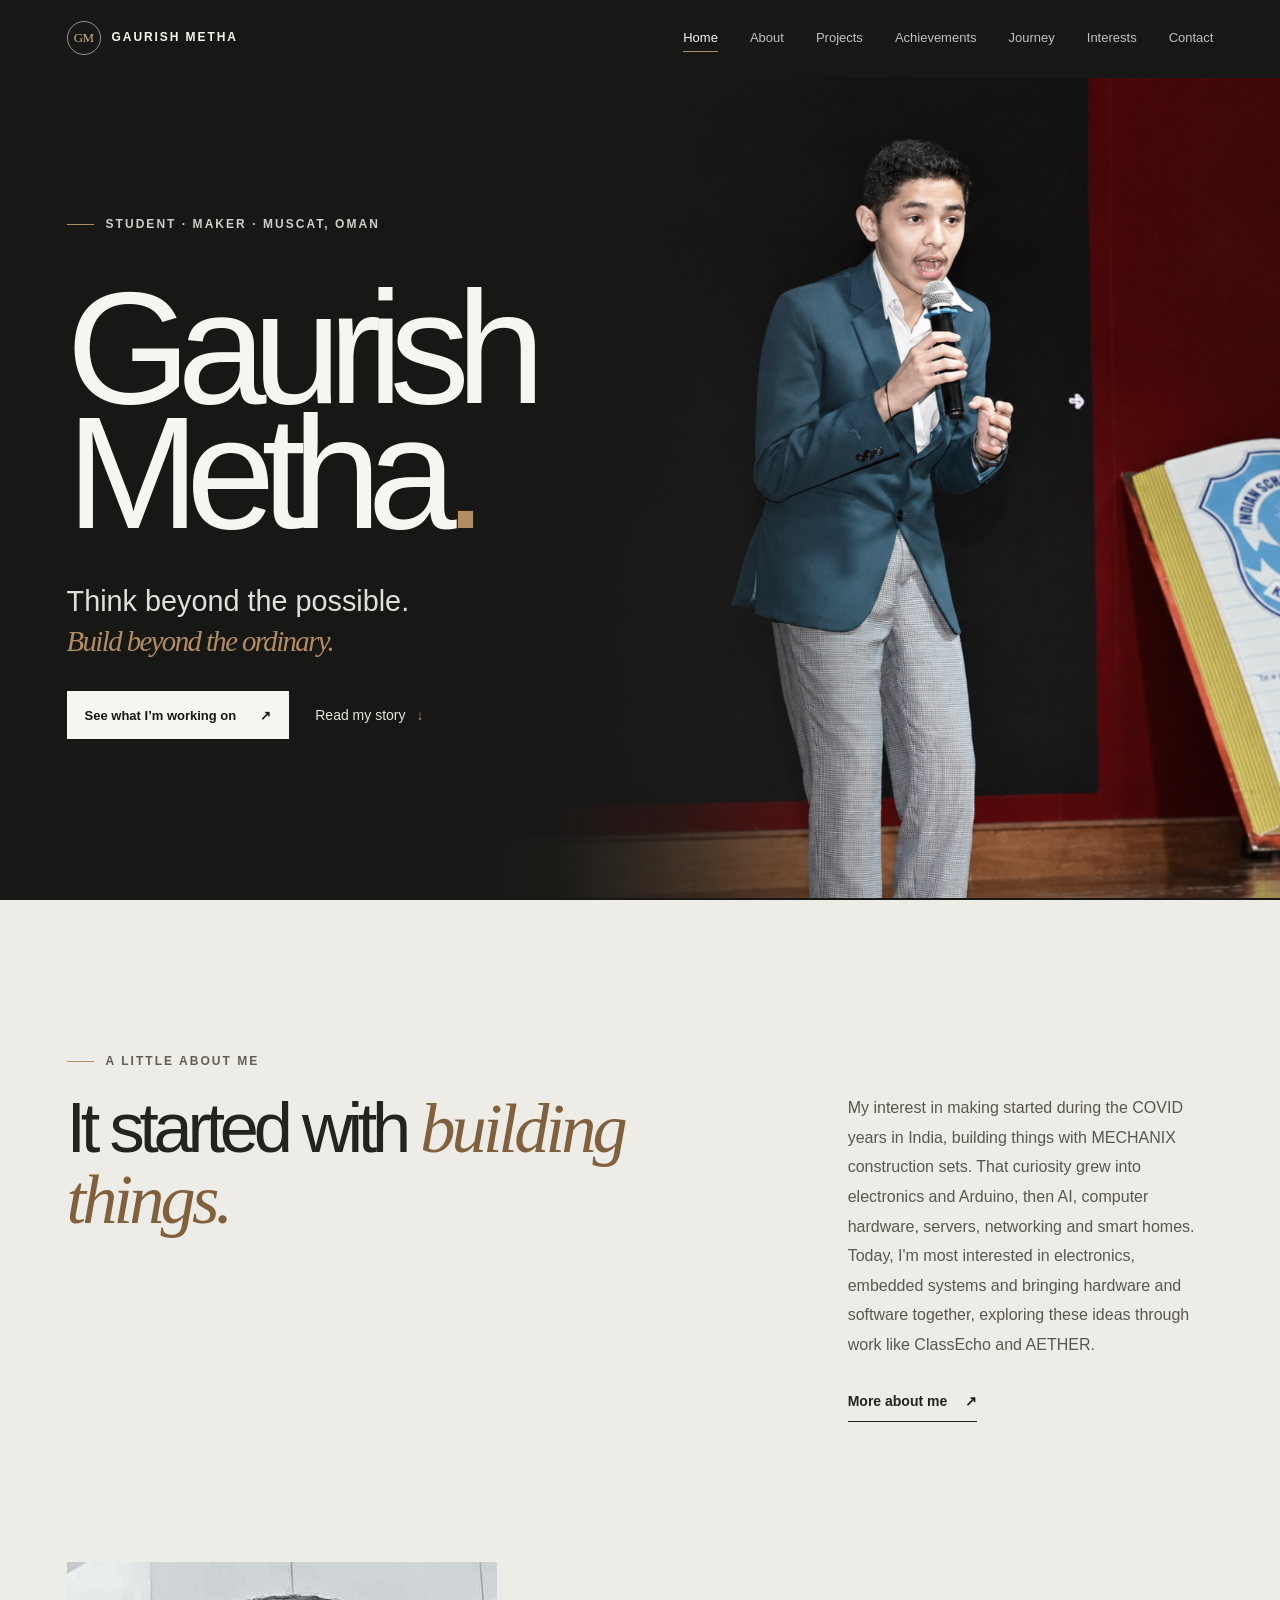
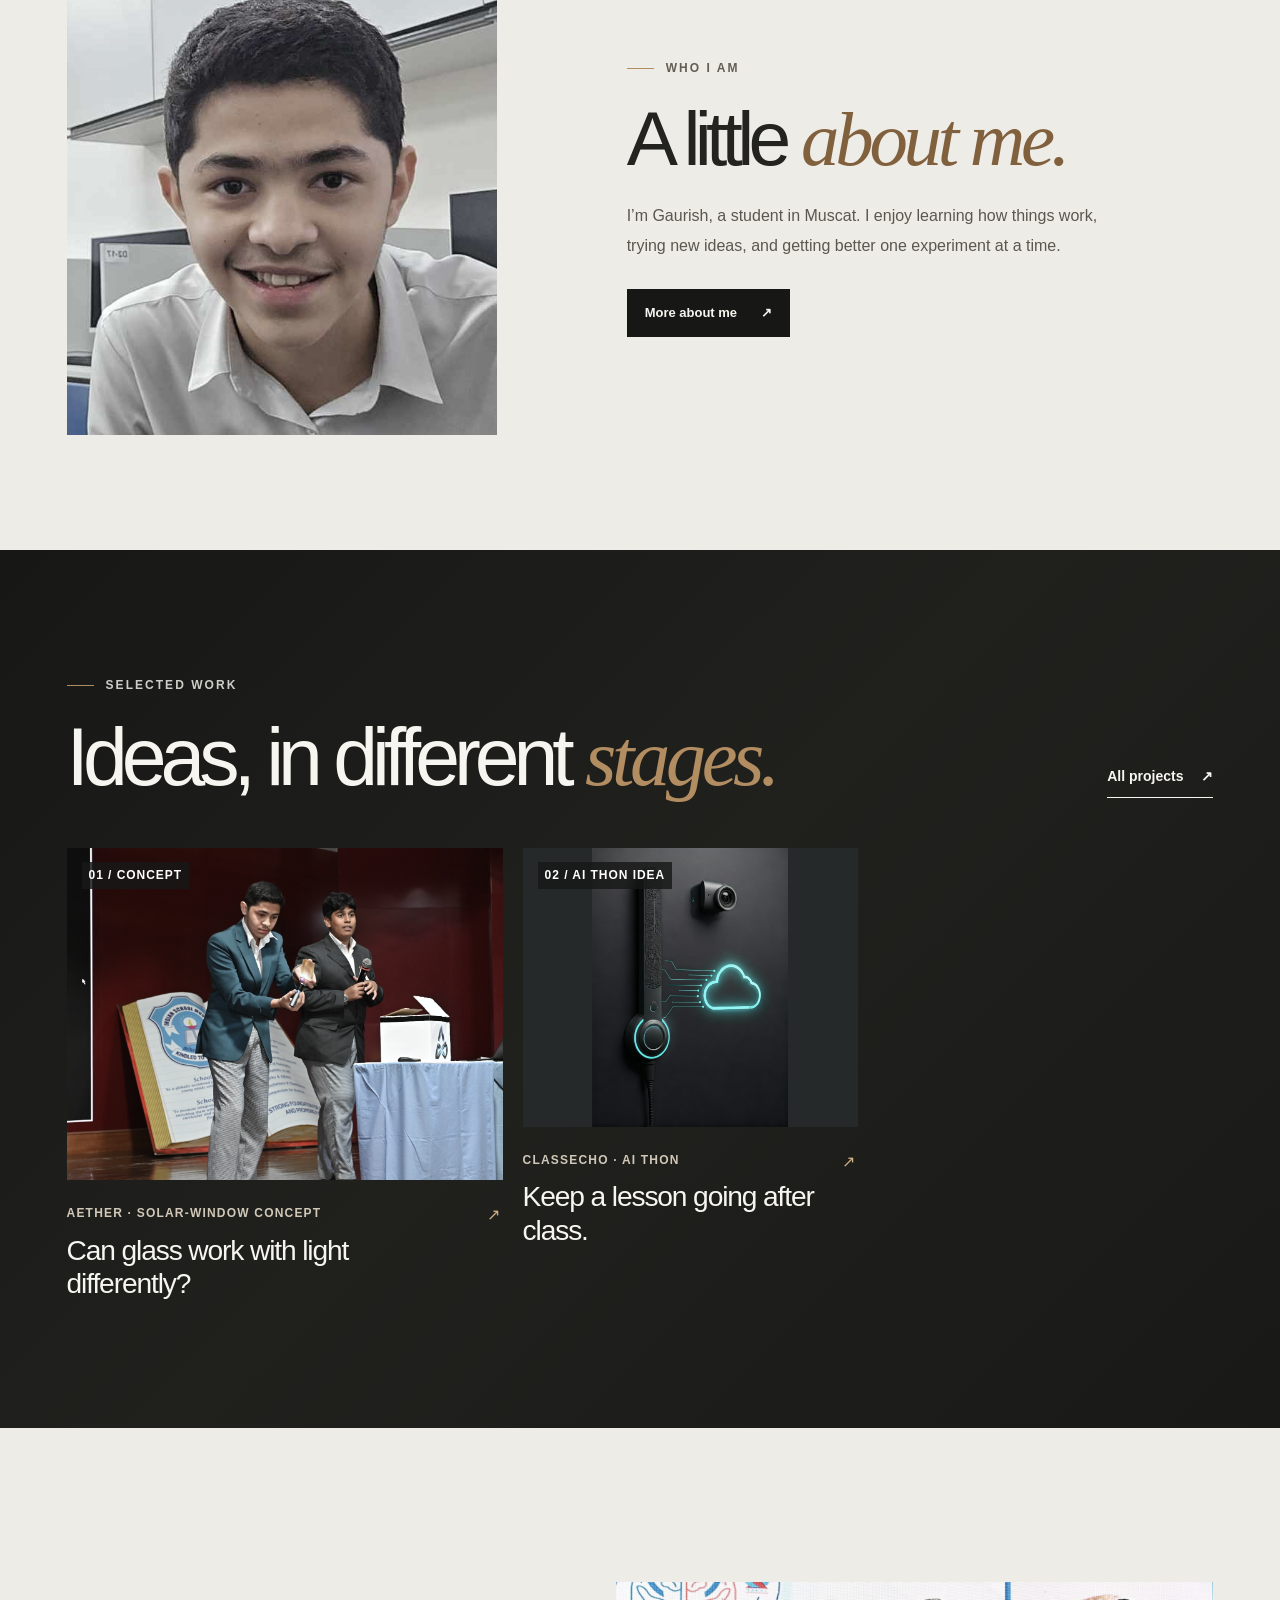
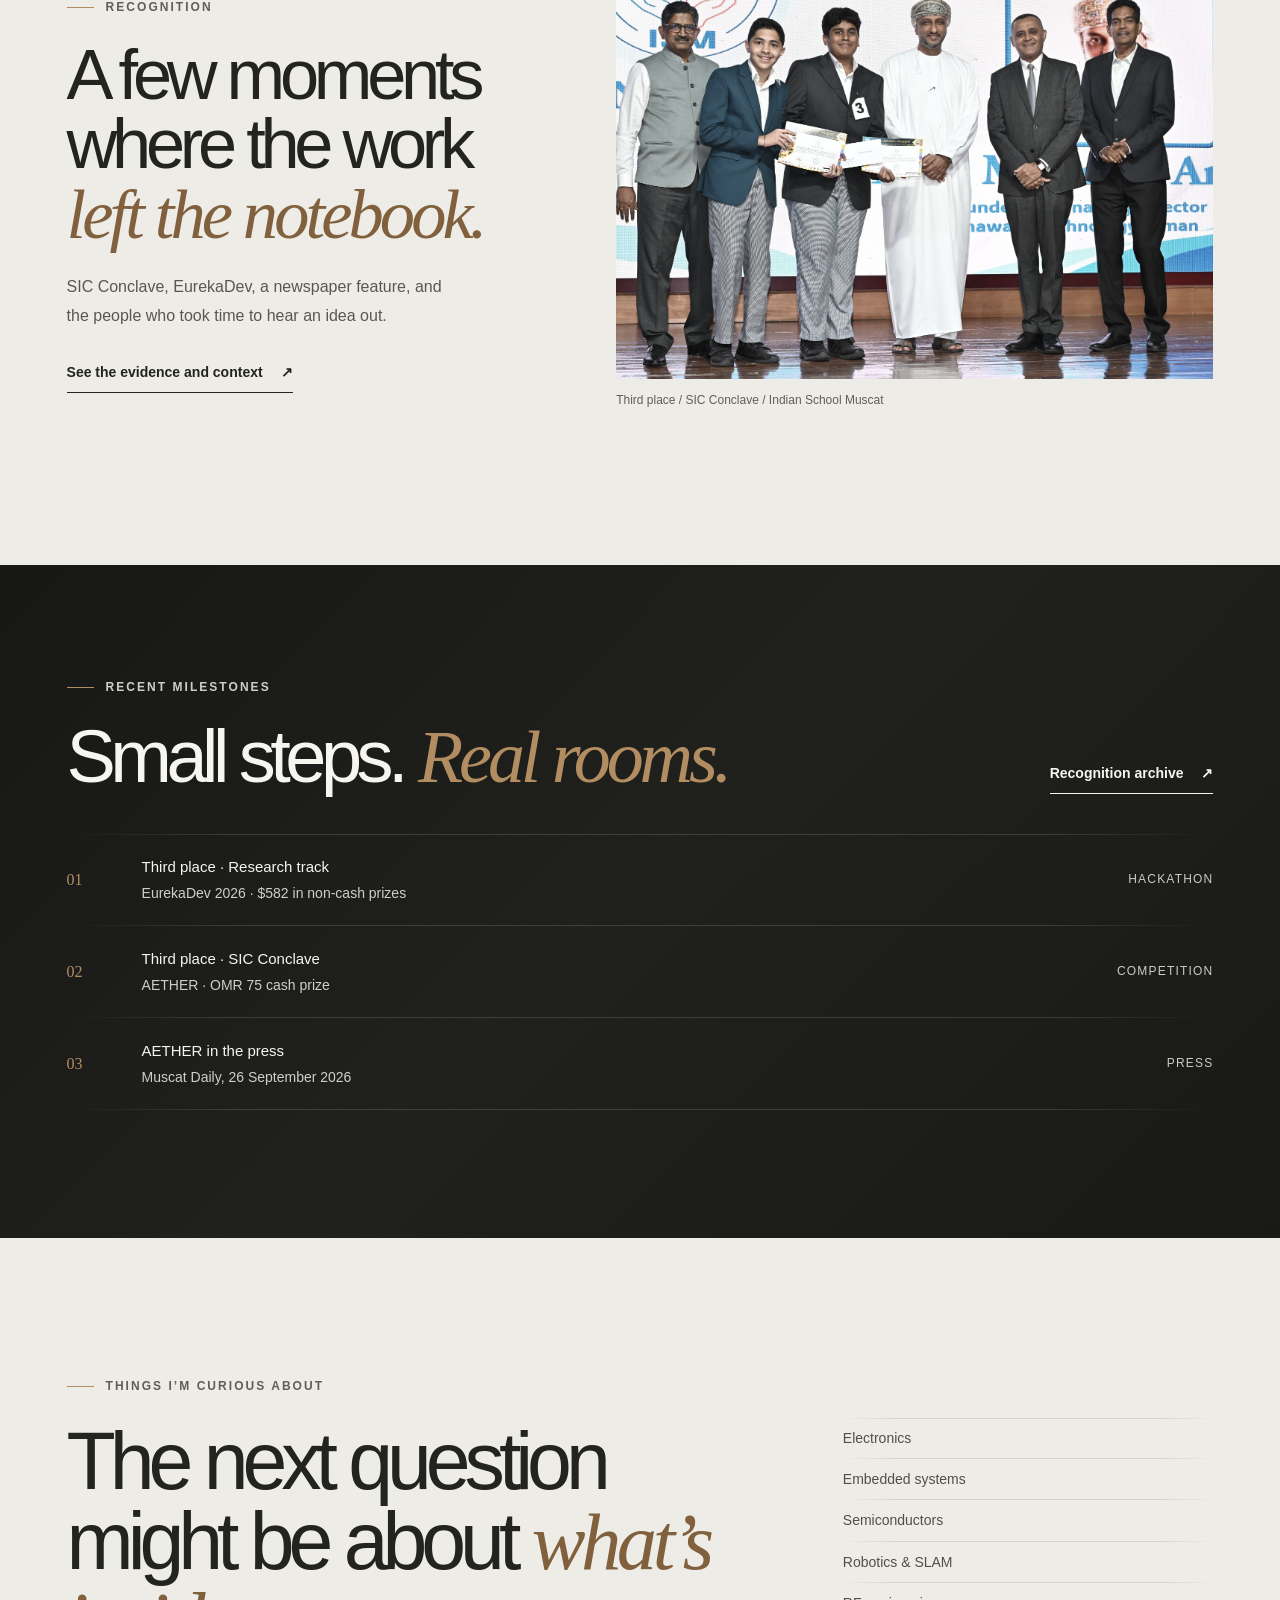
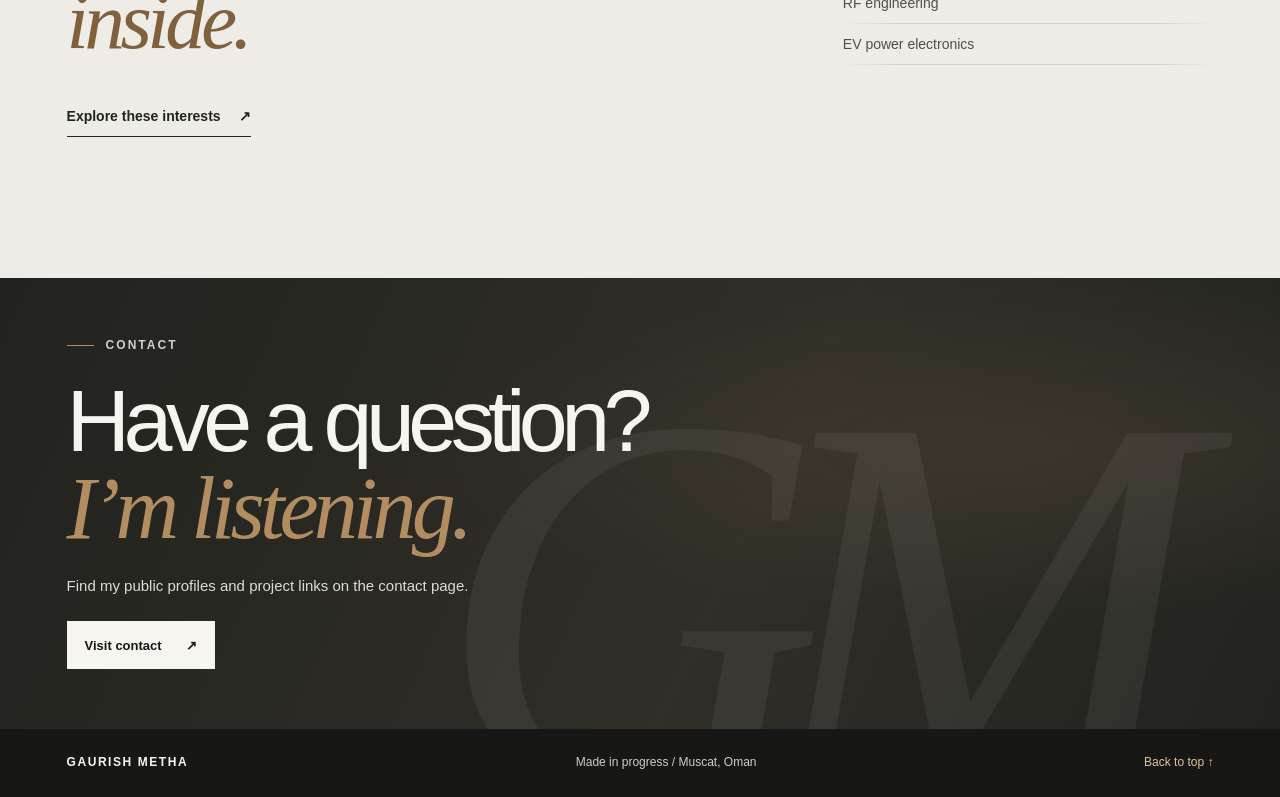
==== commit b56d1d37: "Add files via upload" ====
--- a/index.html
+++ b/index.html
@@ -6,9 +6,9 @@
   <meta name="theme-color" content="#171816">
   <meta name="description" content="Gaurish Metha's portfolio: electronics, student projects, competition work, and a story still in progress.">
   <meta property="og:type" content="website">
-  <meta property="og:title" content="Gaurish Metha — Maker, learner, student">
+  <meta property="og:title" content="Gaurish Metha | Maker, learner, student">
   <meta property="og:description" content="A record of what I have tried, what I am learning, and what I want to understand next.">
-  <title>Gaurish Metha — Maker, learner, student</title>
+  <title>Gaurish Metha | Maker, learner, student</title>
   <link rel="stylesheet" href="styles.css">
   <script src="site.js" defer></script>
 </head>
@@ -48,11 +48,10 @@
     <section class="home-intro section-wrap" aria-labelledby="intro-title">
       <div class="eyebrow eyebrow-dark"><span class="eyebrow-line"></span> A LITTLE ABOUT ME</div>
       <div class="home-intro-grid">
-        <h2 id="intro-title">From a sensor that looked like a disco light to a window that might <em>make electricity.</em></h2>
+        <h2 id="intro-title">It started with <em>building things.</em></h2>
         <div class="home-intro-copy">
-          <p>I’m a student in Muscat who likes finding out what’s inside the things I use. I started with a small electronics kit, then followed questions into Arduino, computers, AI, and engineering ideas I could explain to someone else.</p>
-          <p>Some ideas are only ideas so far. I’m learning to make that distinction—and to build the evidence, not just the presentation.</p>
-          <a class="text-link" href="story/index.html">A closer look at the person behind the work <span aria-hidden="true">↗</span></a>
+          <p>My interest in making started during the COVID years in India, building things with MECHANIX construction sets. That curiosity grew into electronics and Arduino, then AI, computer hardware, servers, networking and smart homes. Today, I'm most interested in electronics, embedded systems and bringing hardware and software together, exploring these ideas through work like ClassEcho and AETHER.</p>
+          <a class="text-link" href="story/index.html">More about me <span aria-hidden="true">↗</span></a>
         </div>
       </div>
     </section>
@@ -62,10 +61,10 @@
         <img src="PICS/A%20Photo%20Of%20me%20(more%20like%20a%20profile%20pic).jpg" alt="Portrait of Gaurish" width="640" height="640" loading="lazy">
       </div>
       <div class="story-preview-copy">
-        <div class="eyebrow eyebrow-dark"><span class="eyebrow-line"></span> MY STORY</div>
-        <h2 id="story-preview-title">The interesting part is <em>how I got here.</em></h2>
-        <p>Electronics came first. Then AI, computer hardware, home systems, and projects that asked me to think a little harder. My interests change; the habit of following a question stays.</p>
-        <a class="button button-dark" href="story/index.html">Explore My Story <span aria-hidden="true">↗</span></a>
+        <div class="eyebrow eyebrow-dark"><span class="eyebrow-line"></span> WHO I AM</div>
+        <h2 id="story-preview-title">A little <em>about me.</em></h2>
+        <p>I’m Gaurish, a student in Muscat. I enjoy learning how things work, trying new ideas, and getting better one experiment at a time.</p>
+        <a class="button button-dark" href="story/index.html">More about me <span aria-hidden="true">↗</span></a>
       </div>
     </section>
 
--- a/styles.css
+++ b/styles.css
@@ -229,7 +229,7 @@
 .quiet-link { color: rgba(247, 245, 239, .92); font-size: 14px; }
 .quiet-link span { padding-left: 7px; color: var(--bronze); }
 .home-intro { padding-top: clamp(80px, 12vw, 170px); padding-bottom: clamp(75px, 11vw, 150px); }
-.home-intro-grid { display: grid; grid-template-columns: minmax(0, 1.25fr) minmax(280px, .7fr); gap: clamp(48px, 10vw, 150px); align-items: end; }
+.home-intro-grid { display: grid; grid-template-columns: minmax(0, 1.25fr) minmax(280px, .7fr); gap: clamp(48px, 10vw, 150px); align-items: start; }
 .home-intro h2,
 .story-preview h2,
 .section-topline h2,
@@ -283,6 +283,7 @@
 .section-topline h2 { font-size: clamp(43px, 6.3vw, 82px); }
 .project-grid { display: grid; grid-template-columns: 1.3fr 1fr 1fr; gap: 20px; }
 .featured-project-grid { display: grid; grid-template-columns: repeat(2,minmax(0,1fr)); gap: 24px; }
+.featured-project-grid .project-card-feature { grid-column: 1 / -1; }
 .project-card { min-width: 0; color: var(--ivory); }
 .featured-project-grid .project-card { color: var(--ink); }
 .section-dark .project-card { color: var(--ivory); }
@@ -295,6 +296,18 @@
 .project-card-image-echo { background: #25292a; }
 .project-card-image-echo img { object-fit: contain; }
 .project-card:hover .project-card-image-echo img { transform: none; }
+.project-card-image-pcb { display: grid; place-items: center; background: radial-gradient(ellipse at 50% 45%,#34463e,#1d2723 76%); }
+.pcb-layout-graphic { position: relative; display: grid; width: min(58%,420px); aspect-ratio: 1.55; grid-template-columns: repeat(4,1fr); align-items: center; justify-items: center; gap: 9%; padding: 8%; border: 1px solid rgba(198,213,181,.62); border-radius: 12px; background: linear-gradient(90deg,transparent 49.8%,rgba(198,213,181,.14) 50%,transparent 50.2%),linear-gradient(0deg,transparent 49.8%,rgba(198,213,181,.14) 50%,transparent 50.2%),rgba(28,38,33,.52); box-shadow: inset 0 0 0 12px rgba(198,213,181,.08),0 0 38px rgba(133,176,132,.12); }
+.pcb-layout-graphic::before { position: absolute; inset: 20% 12%; border-top: 1px solid rgba(198,213,181,.3); border-bottom: 1px solid rgba(198,213,181,.3); content: ""; }
+.pcb-layout-graphic i { z-index: 1; width: 58%; aspect-ratio: 1; border: 1px solid rgba(211,220,192,.65); background: linear-gradient(135deg,#455b4d,#26362e); box-shadow: 0 0 0 4px rgba(198,213,181,.08); }
+.pcb-layout-graphic i:nth-child(2) { width: 78%; aspect-ratio: 1.3; }
+.pcb-layout-graphic i:nth-child(3) { width: 50%; aspect-ratio: 1; }
+.pcb-layout-graphic i:nth-child(4) { width: 72%; aspect-ratio: 1.2; }
+.pcb-layout-graphic span { position: absolute; color: rgba(235,239,222,.78); font-family: var(--serif); font-size: clamp(24px,5vw,46px); letter-spacing: .12em; }
+.pcb-visual-note { position: absolute; right: 12px; bottom: 10px; color: rgba(247,245,239,.8); font-size: 11px; }
+.pcb-hero-art { display: grid; place-items: center; background: radial-gradient(ellipse at 50% 45%,#34463e,#1d2723 76%); }
+.pcb-hero-art::after { display: none; }
+.pcb-hero-art .pcb-layout-graphic { width: min(65%,500px); }
 .project-card-number { position: absolute; z-index: 2; top: 14px; left: 15px; padding: 4px 7px; color: #fff; background: rgba(23,24,22,.82); font-size: 12px; font-weight: 600; letter-spacing: .08em; }
 .project-card-copy { position: relative; padding: 19px 30px 0 0; }
 .project-card-copy > span:first-child { color: #d2c8b9; font-size: 12px; font-weight: 600; letter-spacing: .1em; }
@@ -304,30 +317,20 @@
 .card-arrow { position: absolute; top: 22px; right: 3px; color: #80603d; transition: transform .2s ease; }
 .section-dark .card-arrow { color: #d0ad82; }
 .project-card:hover .card-arrow { transform: translate(3px, -3px); }
-.other-projects-section { display: grid; grid-template-columns: minmax(210px,.7fr) minmax(0,1.3fr); gap: clamp(35px,8vw,110px); padding-top: 65px; padding-bottom: 85px; background: linear-gradient(90deg,transparent,var(--rule) 14%,var(--rule) 86%,transparent) top / 100% 1px no-repeat; }
-.other-projects-heading .eyebrow { margin-bottom: 17px; }
+.project-extras { padding-top: 35px; padding-bottom: clamp(75px, 9vw, 110px); }
+.project-extras-heading { max-width: 760px; margin-bottom: 32px; }
+.project-extras-heading h2 { margin: 0; font-size: clamp(36px, 5vw, 62px); font-weight: 450; letter-spacing: -.06em; line-height: 1.06; }
+.project-extras-heading h2 em { color: #80603d; }
+.project-extras-list { margin: 0; padding: 0; list-style: none; background: linear-gradient(90deg,transparent,var(--rule) 14%,var(--rule) 86%,transparent) top / 100% 1px no-repeat; }
+.project-extras-list li { display: grid; grid-template-columns: minmax(210px,.6fr) minmax(0,1.4fr); align-items: baseline; gap: clamp(25px,6vw,88px); padding: 18px 0; background: linear-gradient(90deg,transparent,var(--rule) 14%,var(--rule) 86%,transparent) bottom / 100% 1px no-repeat; }
+.project-extras-list h3 { margin: 0; font-family: var(--serif); font-size: 21px; font-weight: 450; }
+.project-extras-list p { max-width: 820px; margin: 0; color: #514f48; font-size: 15px; line-height: 1.75; }
 .home-intro h2 em,
 .story-preview h2 em,
 .recognition-preview h2 em,
 .interests-preview h2 em,
-.other-projects-heading h2 em,
 .editorial-row h2 em,
 .contact-panel h2 em { color: #80603d; }
-.other-projects-heading h2 { margin: 0; font-size: clamp(34px,4vw,50px); font-weight: 450; letter-spacing: -.06em; }
-.other-projects-heading > p:last-child { max-width: 330px; margin: 12px 0 0; color: #59574f; font-size: 15px; line-height: 1.75; }
-.other-projects-list { margin: 0; padding: 0; background: linear-gradient(90deg,transparent,var(--rule) 14%,var(--rule) 86%,transparent) top / 100% 1px no-repeat; list-style: none; }
-.other-projects-list li { display: flex; align-items: baseline; justify-content: space-between; gap: 22px; padding: 18px 0; background: linear-gradient(90deg,transparent,var(--rule) 14%,var(--rule) 86%,transparent) bottom / 100% 1px no-repeat; }
-.other-projects-list li span:first-child { font-family: var(--serif); font-size: 20px; }
-.other-projects-list li span:last-child { color: #514f48; font-size: 15px; text-align: right; }
-.project-art { display: grid; place-items: center; }
-.project-art-echo { background: linear-gradient(145deg,#292822,#37322a); }
-.echo-symbol { color: #f0eee7; font-family: var(--serif); font-size: clamp(110px, 16vw, 190px); line-height: .9; }
-.echo-symbol span { color: var(--bronze); font-style: italic; }
-.project-art-build { background: linear-gradient(145deg,#3b3931,#24241f); }
-.build-diagram { position: relative; display: flex; width: 57%; height: 26%; align-items: end; justify-content: center; gap: 16px; border-bottom: 1px solid #c1a17c; }
-.build-diagram::before { position: absolute; top: -25px; left: 50%; width: 1px; height: calc(100% + 24px); background: rgba(193,161,124,.5); content: ""; }
-.build-diagram i { position: relative; z-index: 1; display: block; width: 32px; border: 1px solid #c1a17c; background: #32312a; }
-.build-diagram i:first-child { height: 80%; }.build-diagram i:nth-child(2) { height: 115%; }.build-diagram i:last-child { height: 55%; }
 
 .recognition-preview { display: grid; grid-template-columns: minmax(0,.8fr) minmax(0,1.1fr); align-items: center; gap: clamp(50px, 9vw, 130px); padding-top: clamp(90px, 12vw, 165px); padding-bottom: clamp(90px, 12vw, 165px); }
 .recognition-preview-copy h2 { max-width: 570px; margin-bottom: 22px; font-size: clamp(42px, 5.5vw, 72px); }
@@ -568,11 +571,6 @@
   .section-topline h2,.milestones h2 { font-size: clamp(42px,10.7vw,64px); }
   .project-grid { grid-template-columns: 1fr; gap: 32px; }
   .featured-project-grid { grid-template-columns: 1fr; gap: 32px; }
-  .other-projects-section { grid-template-columns: 1fr; gap: 25px; padding-top: 48px; padding-bottom: 58px; }
-  .other-projects-heading h2 { font-size: 36px; }
-  .other-projects-list li { gap: 12px; }
-  .other-projects-list li span:first-child { font-size: 18px; }
-  .other-projects-list li span:last-child { max-width: 52%; font-size: 14px; }
   .project-card-feature { grid-column: auto; }
   .project-card-image,.project-card-feature .project-card-image { aspect-ratio: 1.18; }
   .project-card-copy h3 { font-size: 25px; }
@@ -654,6 +652,10 @@
   .case-gallery img { aspect-ratio: 1.25; }
   .case-next { align-items: flex-start; flex-direction: column; padding-top: 27px; }
   .case-next a { font-size: 22px; }
+  .project-extras { padding-top: 20px; padding-bottom: 65px; }
+  .project-extras-list li { grid-template-columns: 1fr; gap: 5px; padding: 17px 0; }
+  .project-extras-list h3 { font-size: 20px; }
+  .project-extras-list p { font-size: 14px; }
   .journey-note { margin-bottom: 25px; font-size: 15px; }
   .journey-list::before { left: 4px; }
   .journey-list li { grid-template-columns: 1fr; gap: 8px; padding: 26px 0 30px 24px; }
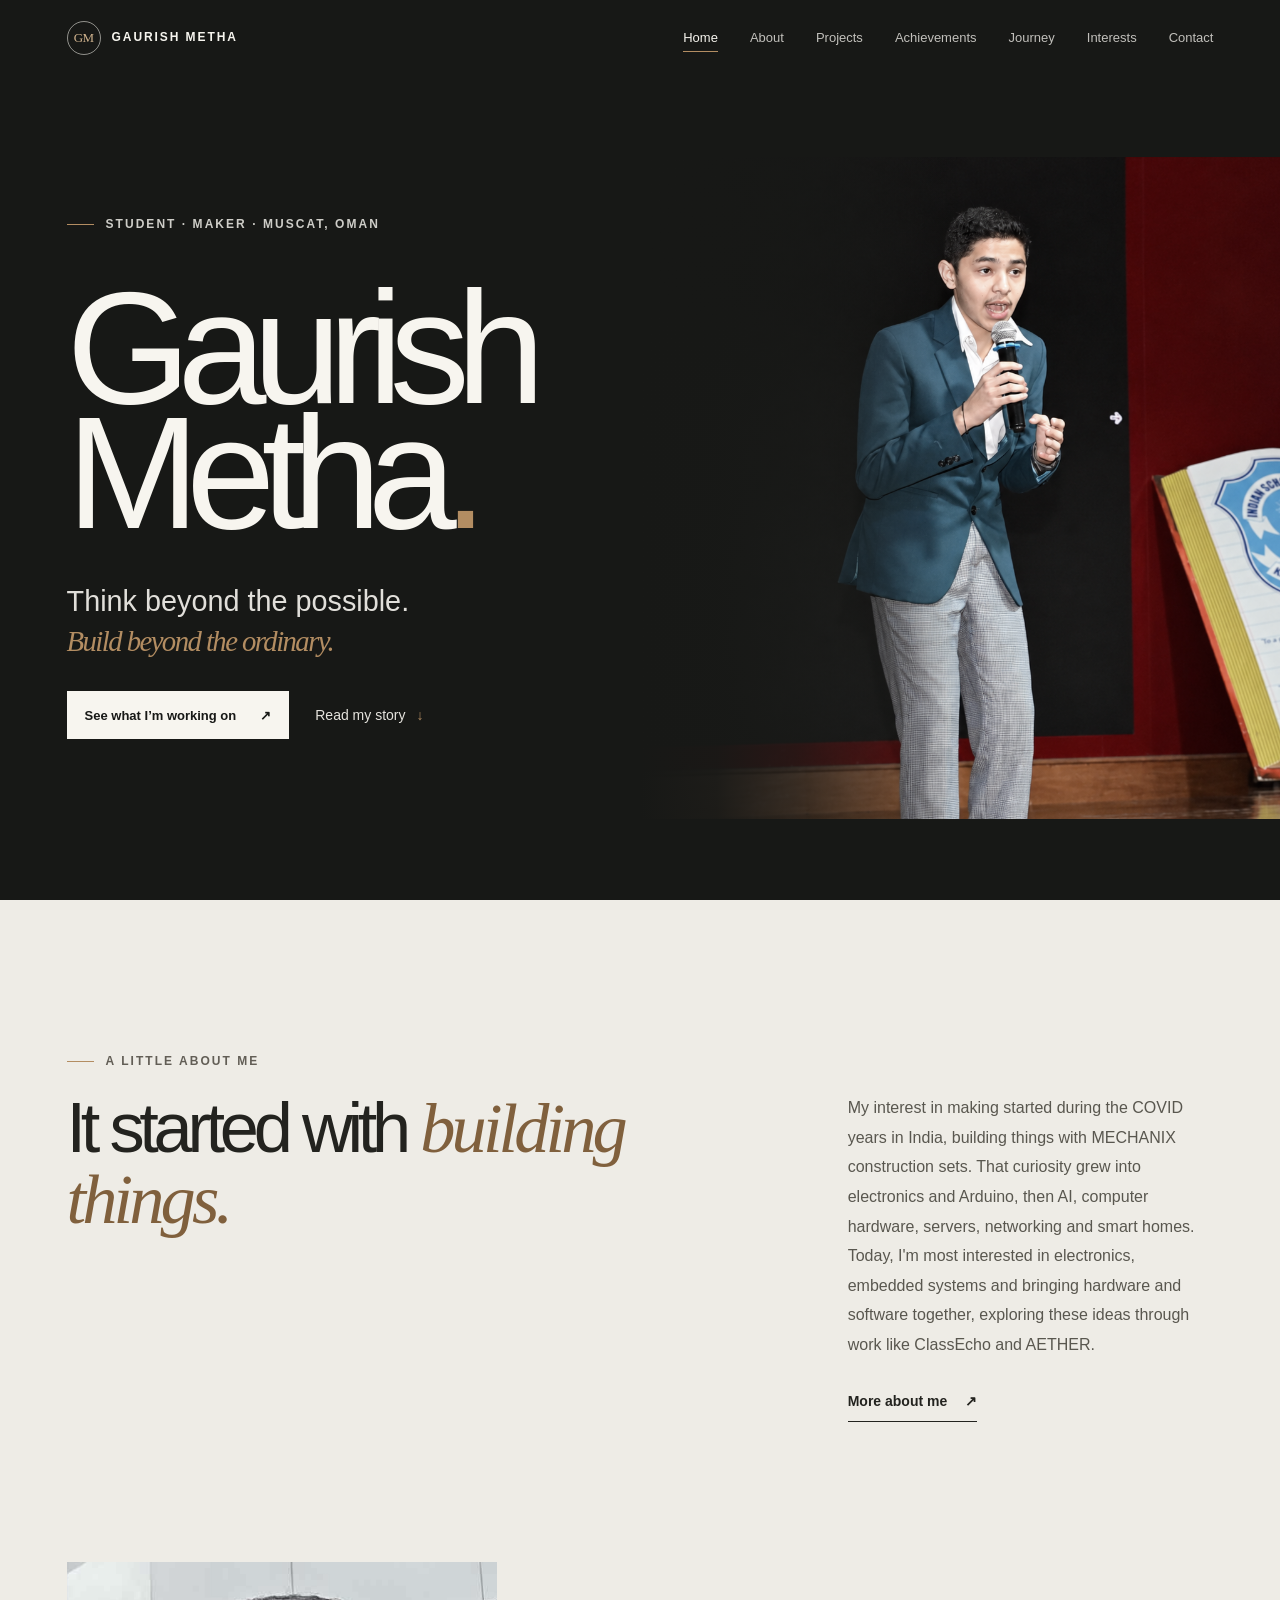
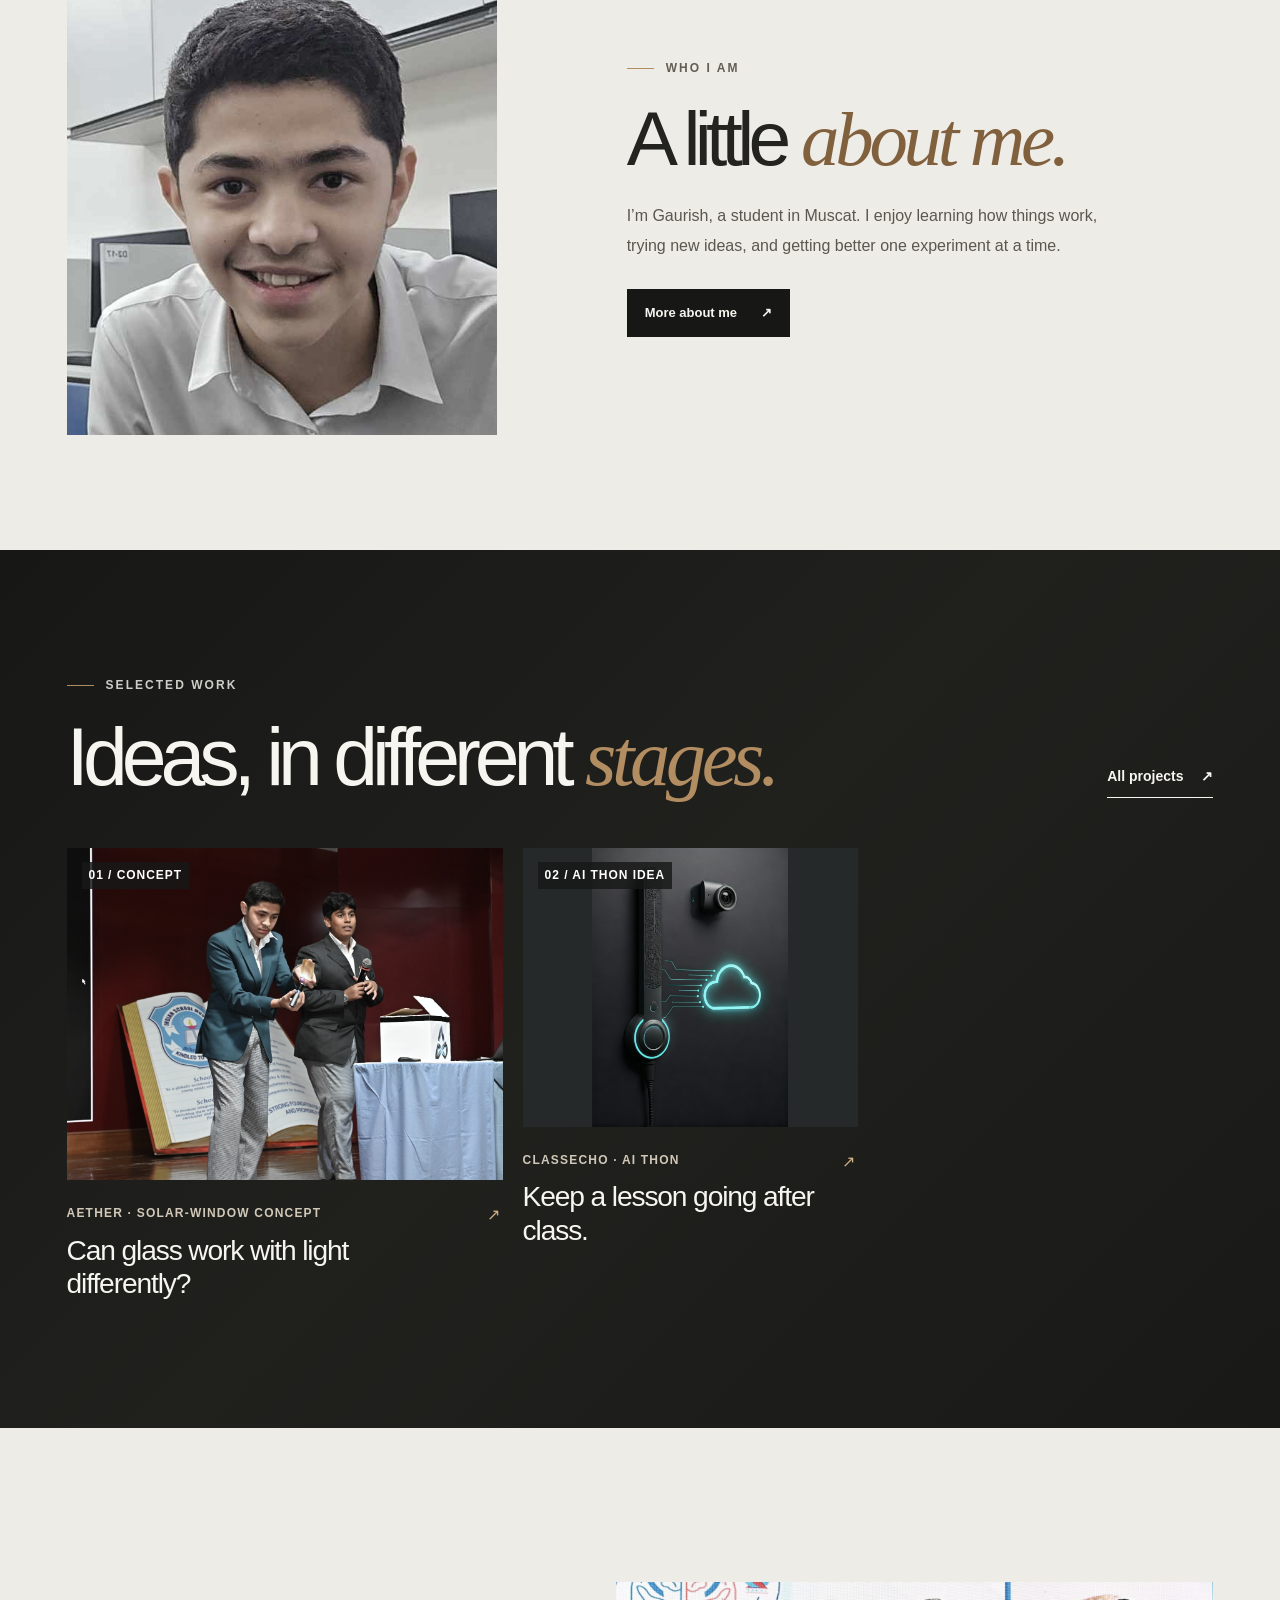
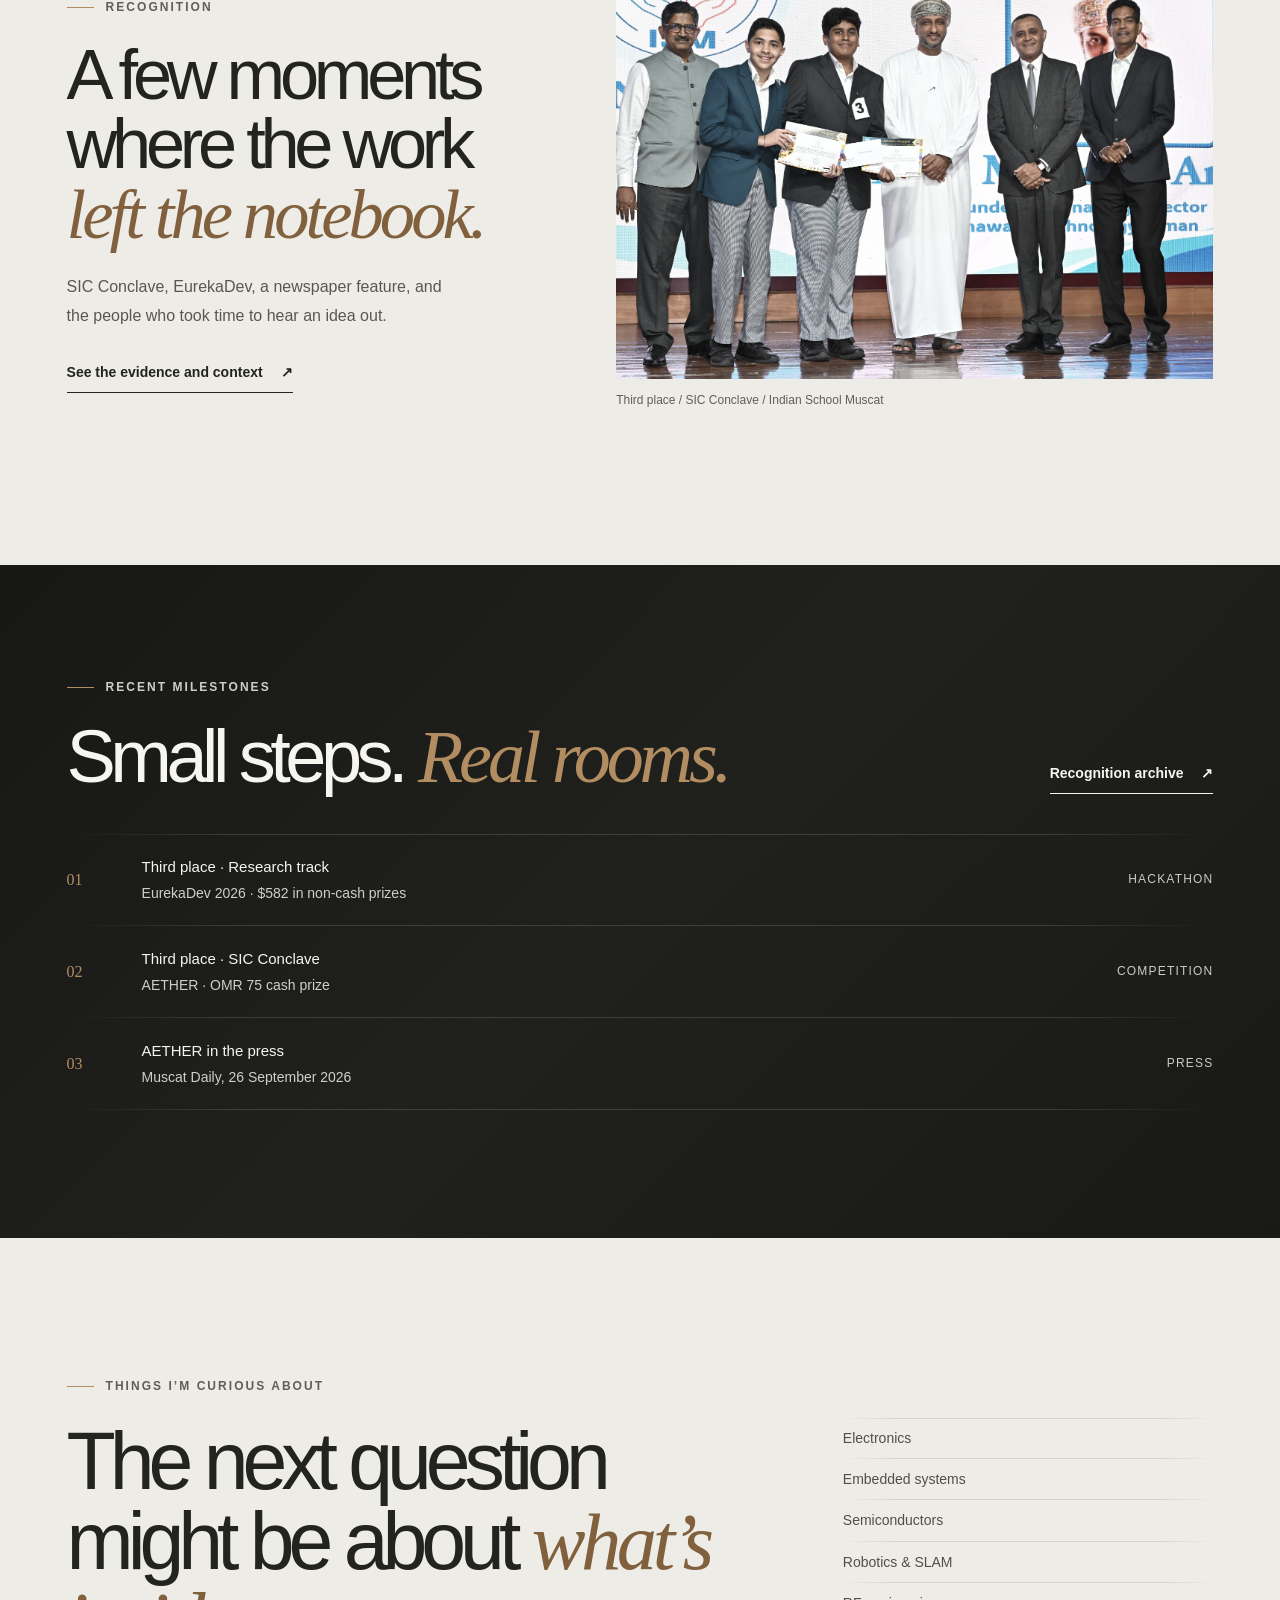
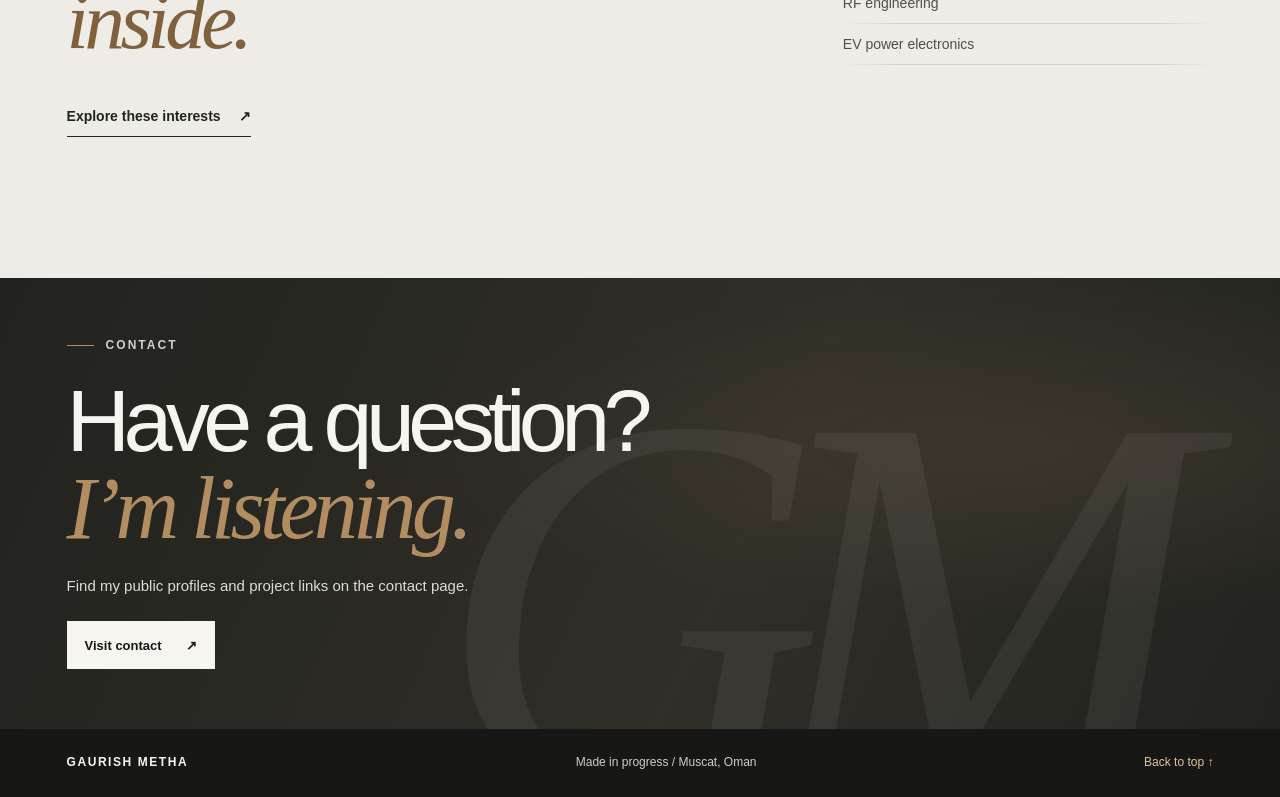
==== commit 2b36f306: "Add files via upload" ====
--- a/index.html
+++ b/index.html
@@ -8,6 +8,8 @@
   <meta property="og:type" content="website">
   <meta property="og:title" content="Gaurish Metha | Maker, learner, student">
   <meta property="og:description" content="A record of what I have tried, what I am learning, and what I want to understand next.">
+  <link rel="icon" href="favicon.svg" type="image/svg+xml">
+  <link rel="shortcut icon" href="favicon.svg" type="image/svg+xml">
   <title>Gaurish Metha | Maker, learner, student</title>
   <link rel="stylesheet" href="styles.css">
   <script src="site.js" defer></script>
--- a/styles.css
+++ b/styles.css
@@ -165,7 +165,7 @@
 .home-hero {
   position: relative;
   display: flex;
-  min-height: max(650px, calc(100svh - var(--nav-height)));
+  min-height: clamp(650px, calc(100svh - var(--nav-height)), 1000px);
   align-items: center;
   overflow: hidden;
   color: var(--ivory);
@@ -174,9 +174,9 @@
 
 .home-hero-image,
 .home-hero-shade { position: absolute; z-index: 0; inset: 0; }
-.home-hero-image { left: 38%; }
-.home-hero-image::after { position: absolute; inset: 0; background: linear-gradient(90deg,var(--coal) 0%,rgba(23,24,22,.96) 10%,rgba(23,24,22,.78) 22%,rgba(23,24,22,.42) 35%,rgba(23,24,22,.12) 46%,transparent 56%); content: ""; pointer-events: none; }
-.home-hero-image img { width: 100%; height: 100%; object-fit: contain; object-position: right center; filter: saturate(.72); }
+.home-hero-image { inset: 50% 0 auto auto; width: min(50vw, 967px); height: auto; max-width: 100%; max-height: 100%; aspect-ratio: 1022 / 1057; overflow: hidden; transform: translateY(-50%); }
+.home-hero-image::after { position: absolute; inset: 0; background: linear-gradient(90deg,var(--coal) 0%,rgba(23,24,22,.96) 12%,rgba(23,24,22,.78) 24%,rgba(23,24,22,.4) 38%,rgba(23,24,22,.12) 46%,transparent 50%); content: ""; pointer-events: none; }
+.home-hero-image img { width: 100%; height: 100%; object-fit: contain; object-position: right center; filter: saturate(.72); transform: none; }
 .home-hero-shade { display: none; }
 
 .home-hero-copy {
@@ -379,11 +379,11 @@
 .page-hero-photo img { width: 100%; height: 100%; object-fit: contain; object-position: center; filter: saturate(.68); }
 .page-hero-story { min-height: clamp(580px,calc(100svh - var(--nav-height)),820px); overflow: hidden; isolation: isolate; background: var(--coal); }
 .page-hero-story .page-heading { position: relative; z-index: 2; padding-top: clamp(65px,9vw,125px); padding-right: clamp(340px,43vw,650px); padding-bottom: clamp(65px,9vw,125px); }
-.page-hero-story .page-heading h1 { max-width: 760px; font-size: clamp(60px,8.2vw,116px); }
+.page-hero-story .page-heading h1 { max-width: 760px; font-size: clamp(56px,6.1vw,88px); }
 .page-hero-story .page-heading > p { max-width: 500px; }
-.page-hero-photo-blend { position: absolute; z-index: 1; inset: 0 0 0 auto; width: auto; height: 100%; aspect-ratio: 1022 / 1057; margin: 0; overflow: visible; background: transparent; }
+.page-hero-photo-blend { position: absolute; z-index: 1; inset: 50% 0 auto auto; width: min(46vw, 760px); height: auto; max-width: 100%; max-height: 100%; aspect-ratio: 1022 / 1057; margin: 0; overflow: visible; background: transparent; transform: translateY(-50%); }
 .page-hero-photo-blend::after { position: absolute; inset: 0; background: linear-gradient(90deg,var(--coal) 0%,rgba(23,24,22,.96) 12%,rgba(23,24,22,.78) 24%,rgba(23,24,22,.4) 38%,rgba(23,24,22,.12) 46%,transparent 50%); content: ""; pointer-events: none; }
-.page-hero-photo-blend img { width: 100%; height: 100%; object-fit: contain; object-position: right center; filter: saturate(.72); }
+.page-hero-photo-blend img { width: 100%; height: 100%; object-fit: contain; object-position: right center; filter: saturate(.72); transform: none; }
 .page-lead-block { display: grid; grid-template-columns: minmax(180px,.46fr) minmax(0,1fr); gap: clamp(30px,7vw,100px); padding-top: 70px; padding-bottom: 75px; }
 .page-lead-label { color: #735a3b; font-size: 12px; font-weight: 700; letter-spacing: .12em; text-transform: uppercase; }
 .page-lead { max-width: 820px; margin: 0; font-size: 18px; }
@@ -512,23 +512,18 @@
 .reveal { opacity: 0; transform: translateY(16px); transition: opacity .65s var(--ease), transform .65s var(--ease); }
 .reveal.is-visible { opacity: 1; transform: none; }
 
-@media (min-width: 1500px) {
-  .home-hero-copy { padding-left: max(var(--gutter),calc((100vw - var(--max-width))/2 + var(--gutter))); }
-}
-
 @media (max-width: 1050px) {
   :root { --gutter: clamp(23px,4.6vw,50px); }
   .site-header { gap: 15px; }
   .primary-nav { gap: clamp(12px,1.7vw,19px); font-size: 12px; }
   .wordmark { gap: 8px; font-size: 11px; }
   .wordmark-monogram { width: 31px; height: 31px; }
-  .home-hero-image { left: 32%; }
   .project-grid { grid-template-columns: repeat(2,minmax(0,1fr)); }
   .featured-project-grid { gap: 18px; }
   .project-card-feature { grid-column: span 2; }
   .project-card-feature .project-card-image { aspect-ratio: 1.8; }
-  .page-hero-story .page-heading { padding-right: clamp(310px,38vw,410px); }
-  .page-hero-story .page-heading h1 { font-size: clamp(54px,7vw,74px); }
+  .page-hero-story .page-heading { padding-right: clamp(300px,38vw,410px); }
+  .page-hero-story .page-heading h1 { font-size: clamp(48px,6.8vw,72px); }
 }
 
 @media (max-width: 760px) {
@@ -545,14 +540,15 @@
   .primary-nav.is-open { display: flex; flex-direction: column; }
   .primary-nav a { min-height: 48px; border-top: 1px solid rgba(247,245,239,.18); font-size: 15px; }
   .primary-nav a::after { bottom: 9px; right: auto; width: 42px; }
-  .home-hero { min-height: 0; flex-direction: column; align-items: stretch; }
-  .home-hero-image { position: relative; inset: auto; left: auto; width: 100%; height: auto; aspect-ratio: 1022 / 1057; }
-  .home-hero-image img { object-position: center; }
-  .home-hero-shade { display: none; }
-  .home-hero-copy { width: min(100%,var(--max-width)); padding: 22px var(--gutter) 102px; }
-  .home-hero .eyebrow { margin-bottom: 26px; font-size: 12px; }
-  .home-hero h1 { font-size: clamp(80px,20vw,132px); }
-  .hero-statement { margin: 22px 0 24px; font-size: clamp(19px,5.2vw,25px); }
+  .home-hero { display: block; min-height: max(720px,calc(100svh - var(--nav-height))); }
+  .home-hero-image { inset: 0 0 auto; width: 100%; height: auto; max-height: none; aspect-ratio: 1022 / 1057; transform: none; }
+  .home-hero-image::after { background: linear-gradient(180deg,rgba(23,24,22,.08) 0%,transparent 48%,rgba(23,24,22,.22) 66%,rgba(23,24,22,.82) 83%,var(--coal) 100%),linear-gradient(90deg,rgba(23,24,22,.2),transparent 72%); }
+  .home-hero-image img { object-fit: cover; object-position: center 28%; }
+  .home-hero-shade { display: block; background: linear-gradient(180deg,transparent 58%,rgba(23,24,22,.12) 72%,var(--coal) 100%); pointer-events: none; }
+  .home-hero-copy { position: absolute; inset: auto 0 0; width: min(100%,var(--max-width)); padding: 24px var(--gutter) clamp(38px,7vh,65px); }
+  .home-hero .eyebrow { margin-bottom: 22px; font-size: 11px; }
+  .home-hero h1 { font-size: clamp(58px,18vw,116px); }
+  .hero-statement { margin: 20px 0 23px; font-size: clamp(18px,4.8vw,25px); }
   .hero-actions { align-items: flex-start; flex-direction: column; gap: 15px; }
   .section-wrap { padding-right: var(--gutter); padding-left: var(--gutter); }
   .home-intro { padding-top: 75px; padding-bottom: 75px; }
@@ -601,7 +597,8 @@
   .page-hero-story { min-height: 0; background: var(--coal); }
   .page-hero-story .page-heading { width: min(100%,var(--max-width)); padding: 65px var(--gutter) 26px; }
   .page-hero-story .page-heading h1 { font-size: clamp(58px,13.2vw,86px); }
-  .page-hero-photo-blend { position: relative; inset: auto; width: 100%; height: auto; aspect-ratio: 1022 / 1057; margin: -12px 0 0; overflow: hidden; }
+  .page-hero-story { display: block; }
+  .page-hero-photo-blend { position: relative; inset: auto; width: 100%; height: auto; max-width: none; max-height: none; aspect-ratio: 1022 / 1057; margin: -12px 0 0; overflow: hidden; transform: none; }
   .page-hero-photo-blend::after { background: linear-gradient(180deg,var(--coal) 0%,rgba(23,24,22,.78) 3%,rgba(23,24,22,.25) 6%,transparent 10%); }
   .page-hero-photo-blend img { object-position: center bottom; }
   .page-lead-block { grid-template-columns: 1fr; gap: 14px; padding-top: 45px; padding-bottom: 52px; }
@@ -675,7 +672,10 @@
 @media (max-width: 380px) {
   :root { --gutter: 18px; }
   .wordmark { font-size: 10px; }
-  .home-hero h1 { font-size: 79px; }
+  .home-hero h1 { font-size: clamp(54px,18vw,68px); }
+  .page-heading h1 { font-size: clamp(44px,15.5vw,58px); }
+  .page-hero-story .page-heading h1 { font-size: clamp(43px,15vw,58px); }
+  .case-hero-copy h1 { font-size: clamp(48px,15vw,58px); }
   .chapter-inner > * { min-width: 0; }
   .chapter-typography .display-quote { font-size: clamp(35px, 12vw, 45px); }
   .hero-statement { font-size: 18px; }
